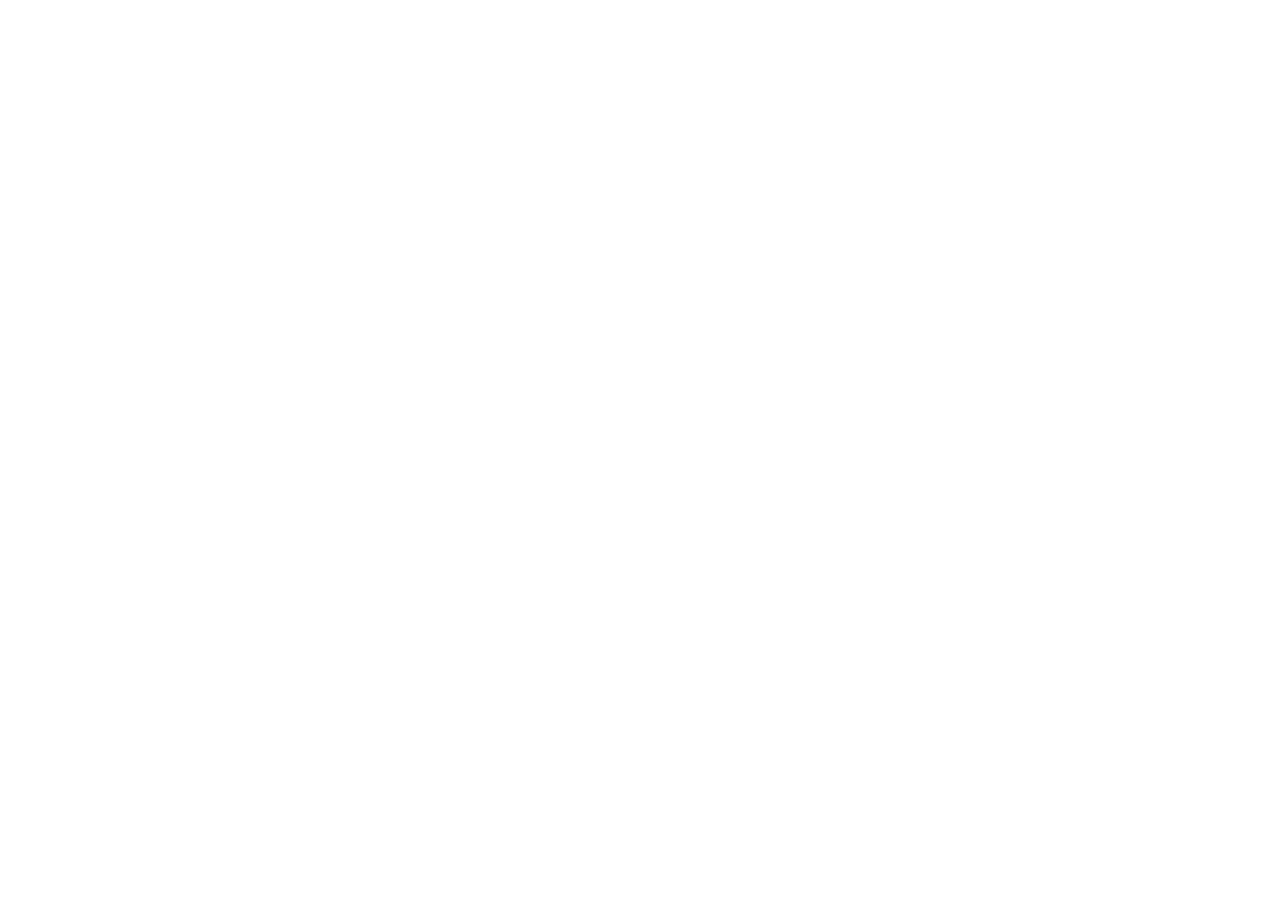
==== reservia.html @ d539e44e "Fin squelette html" ====
<!DOCTYPE html>
<html lang="en">

<head>
    <meta charset="UTF-8">
    <meta http-equiv="X-UA-Compatible" content="IE=edge">
    <meta name="viewport" content="width=device-width, initial-scale=1.0">
    <link rel="stylesheet" href="reservia.css" />
    <title>Document</title>
</head>

<body>
    <div class="container">
        <header>
            <nav>

            </nav>
            <div class="search">

            </div>
        </header>
        <main>
            <div class="tous-les-hotels">
                <div class="hebergement-a-marseille">

                </div>
                <div class="les-plus-populaires">
                    
                </div>
            </div>
            <div class="activite">

            </div>
        </main>

    </div>
    <footer>

    </footer>
</body>

</html>
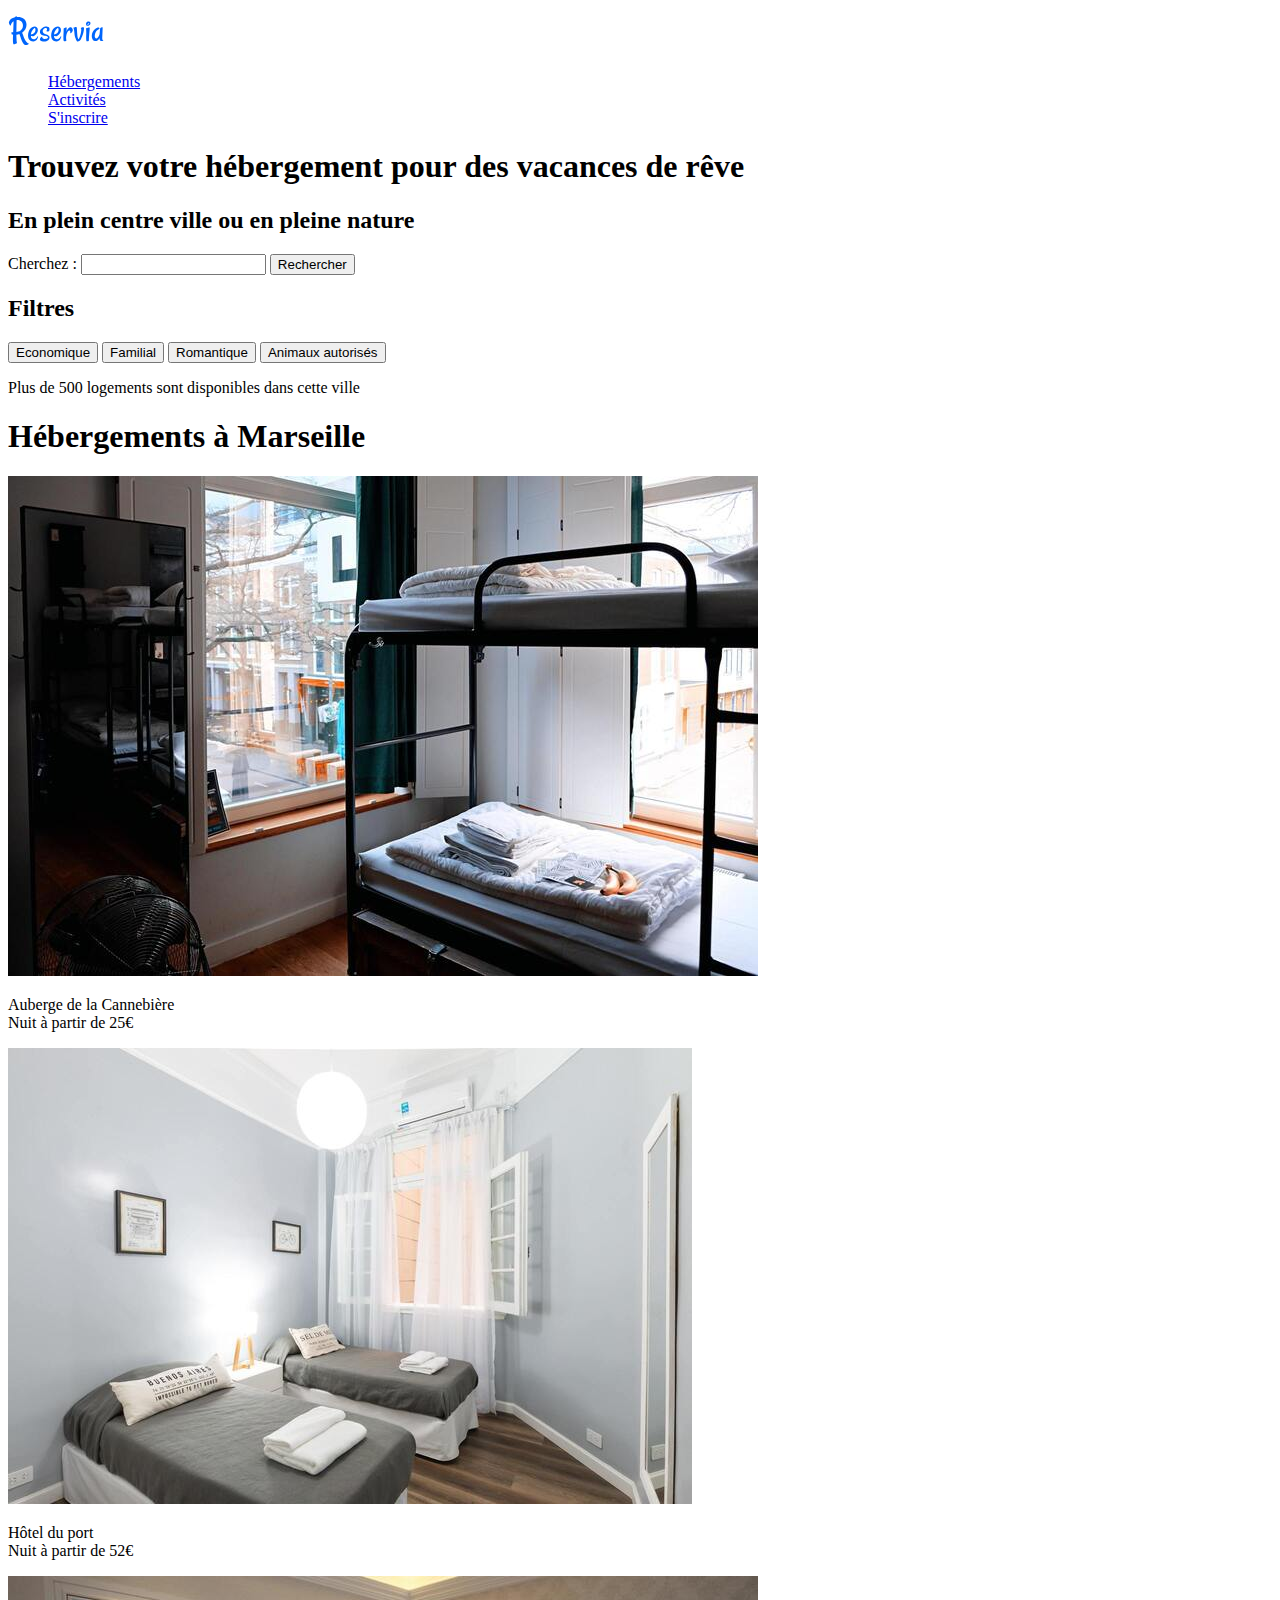
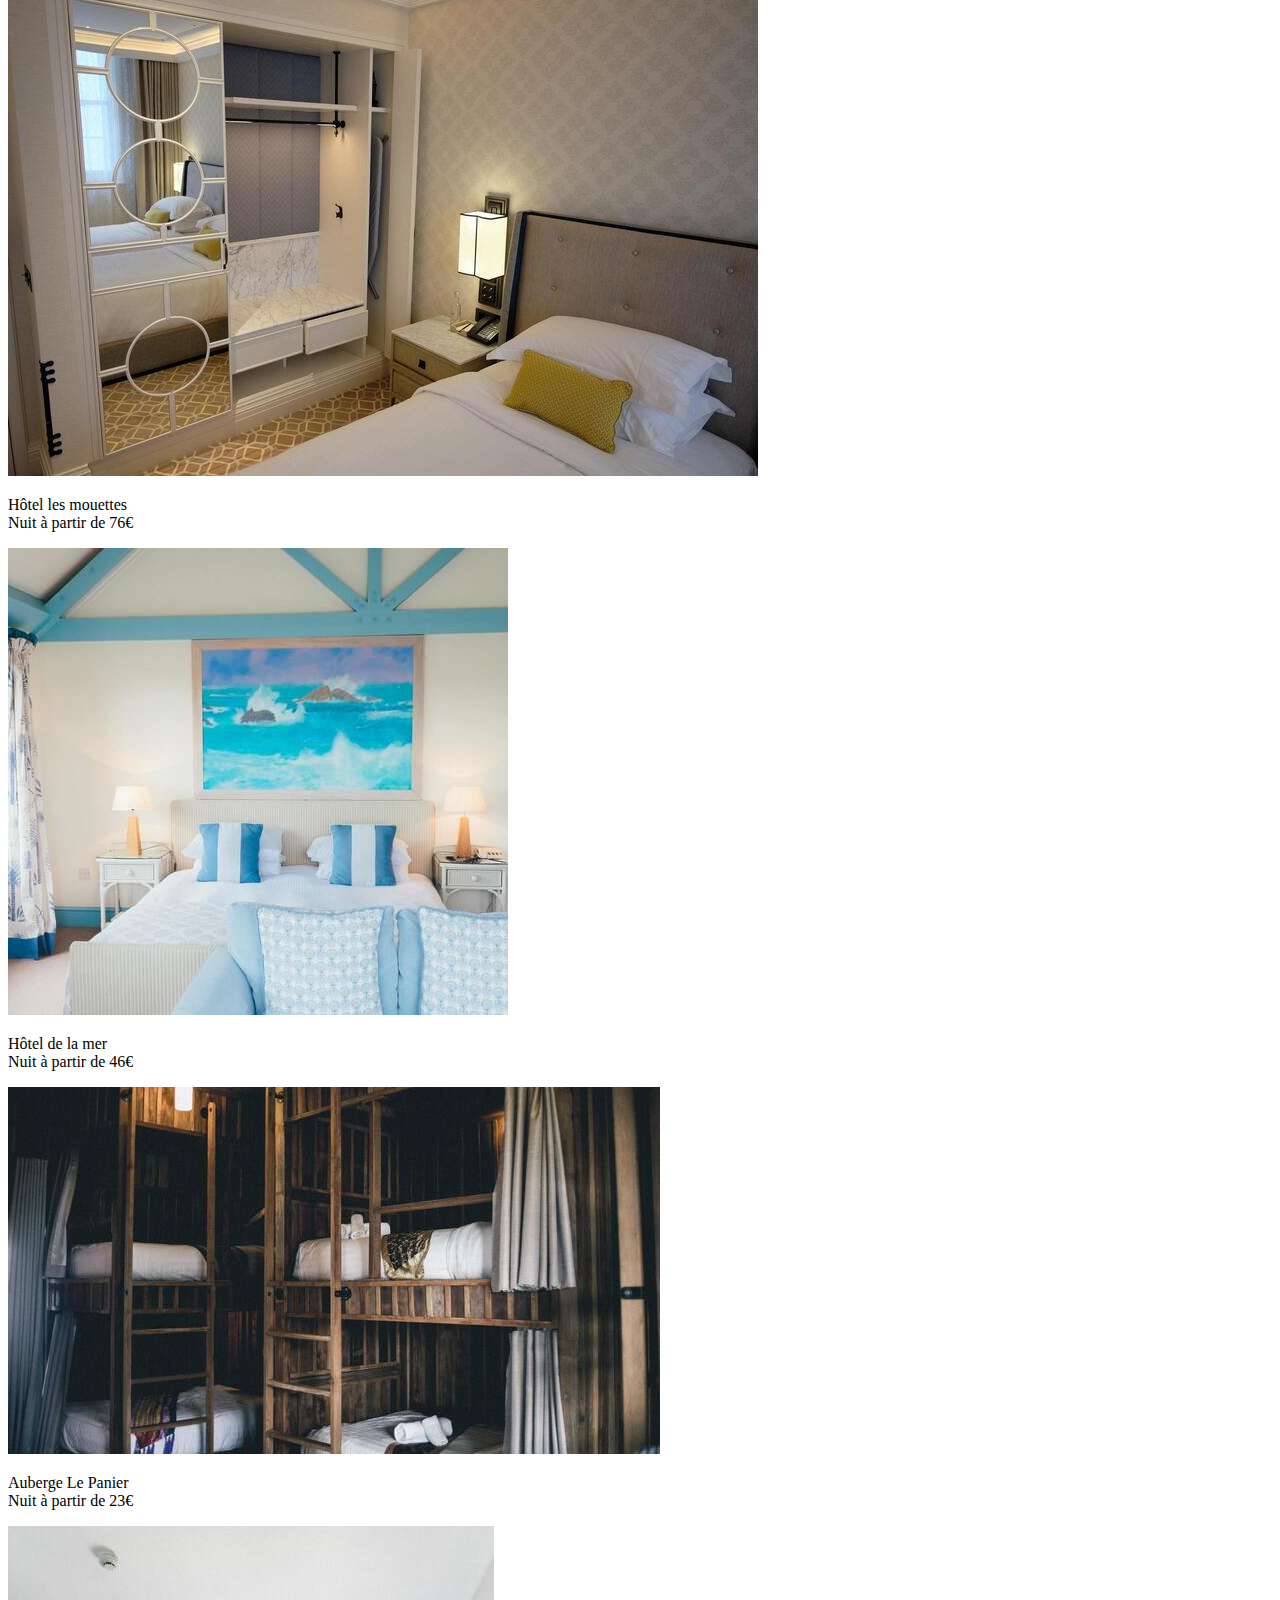
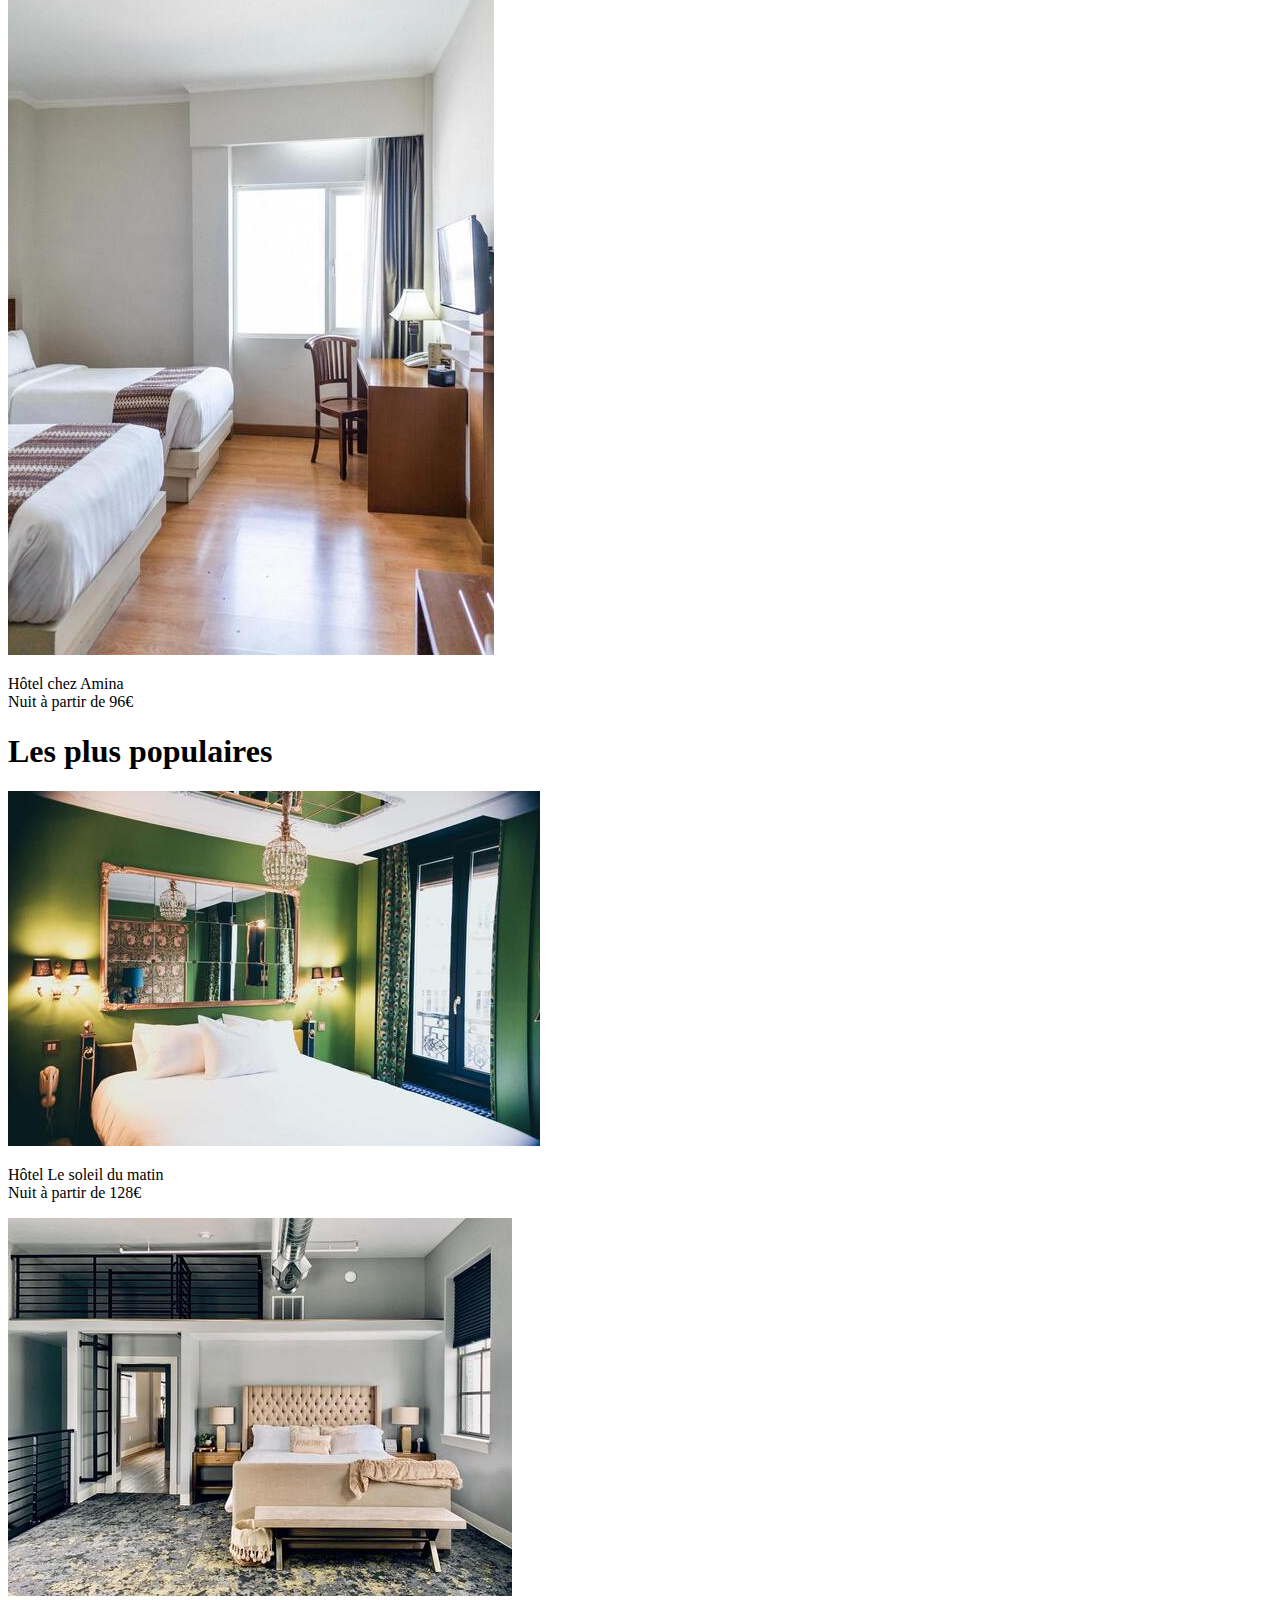
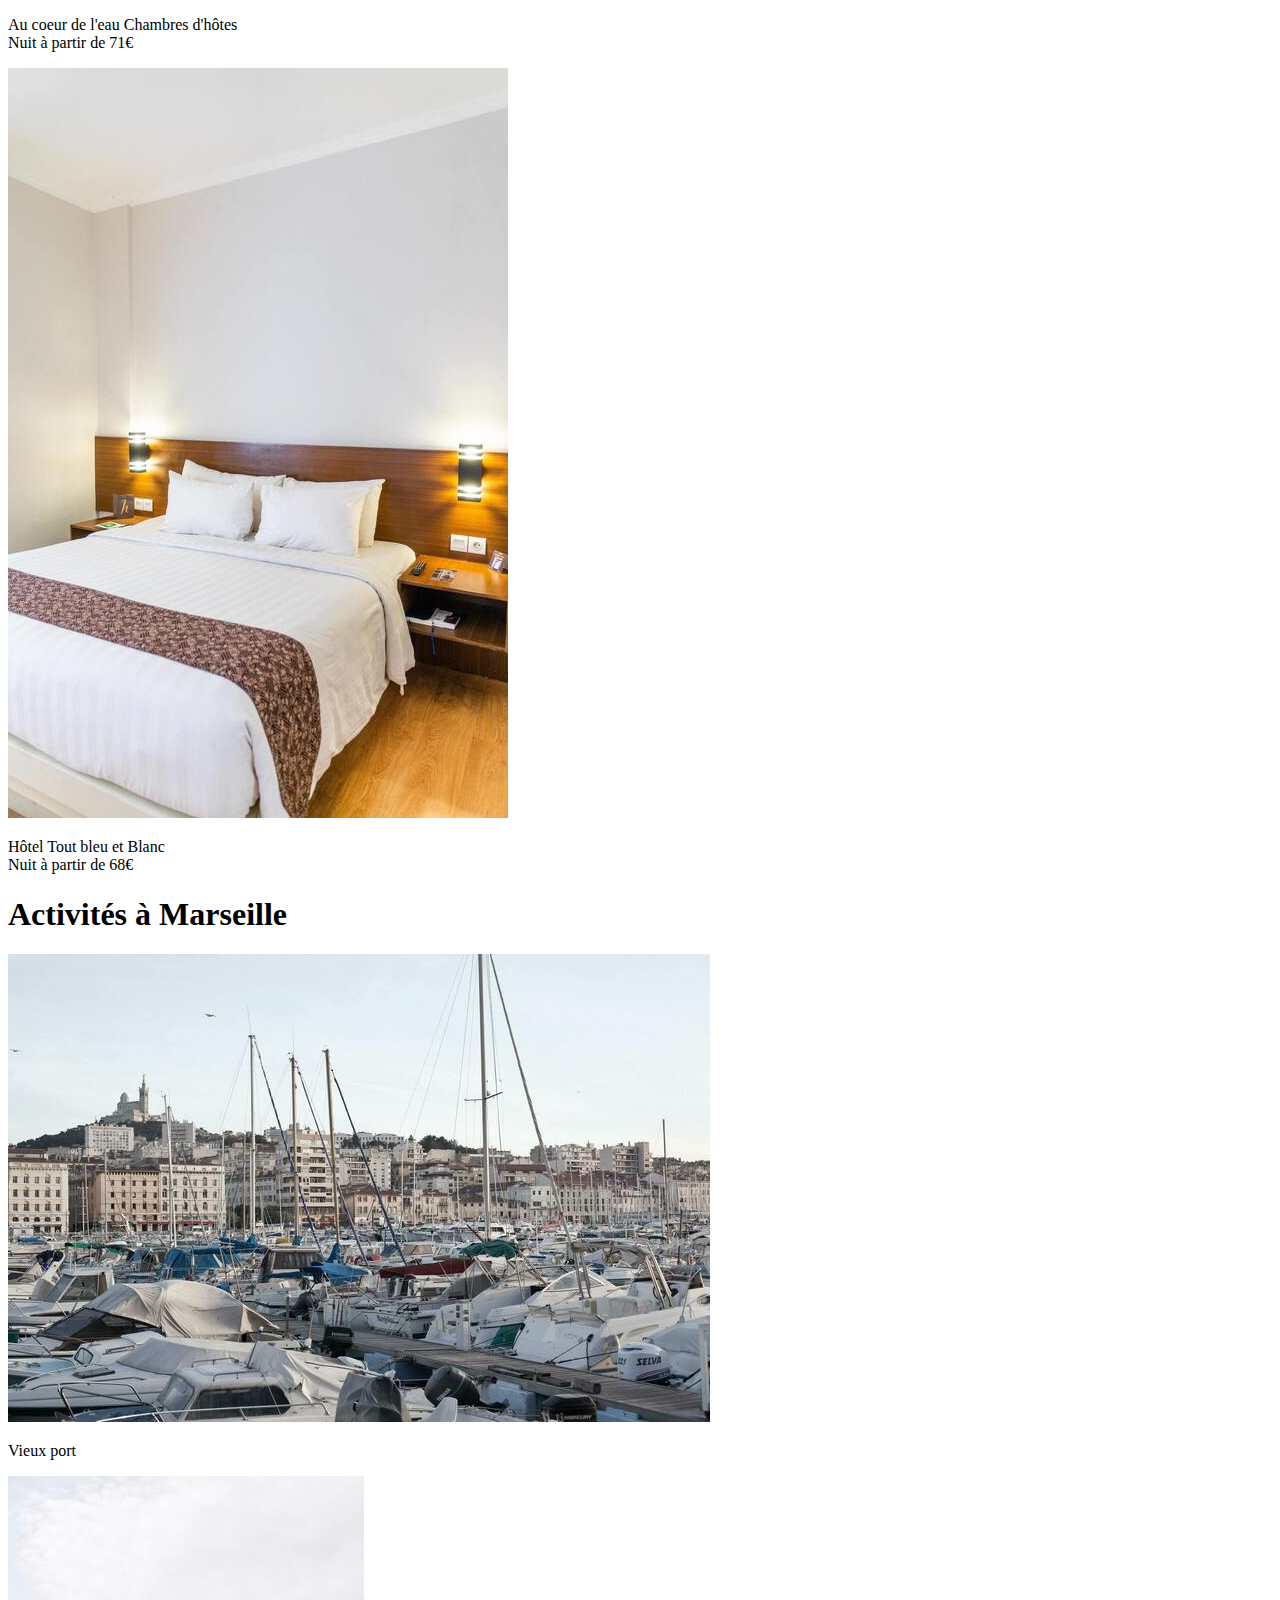
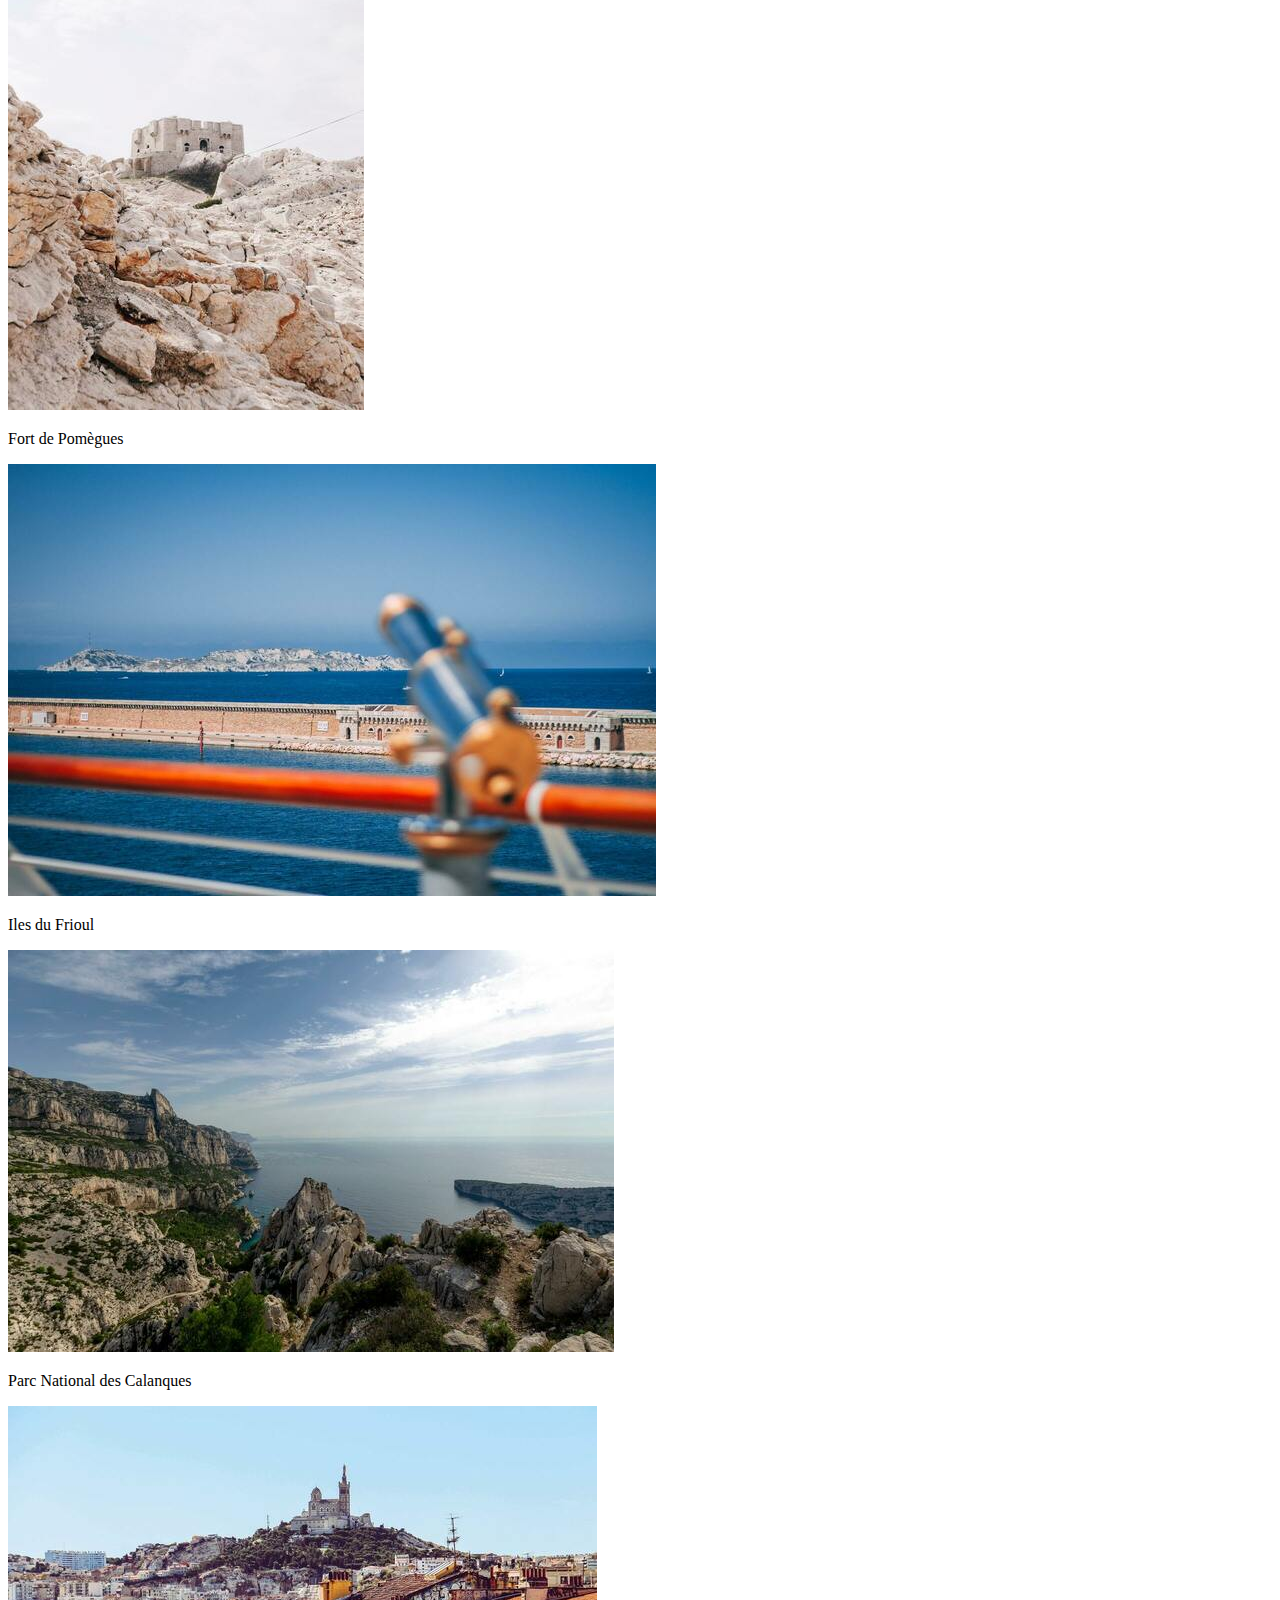
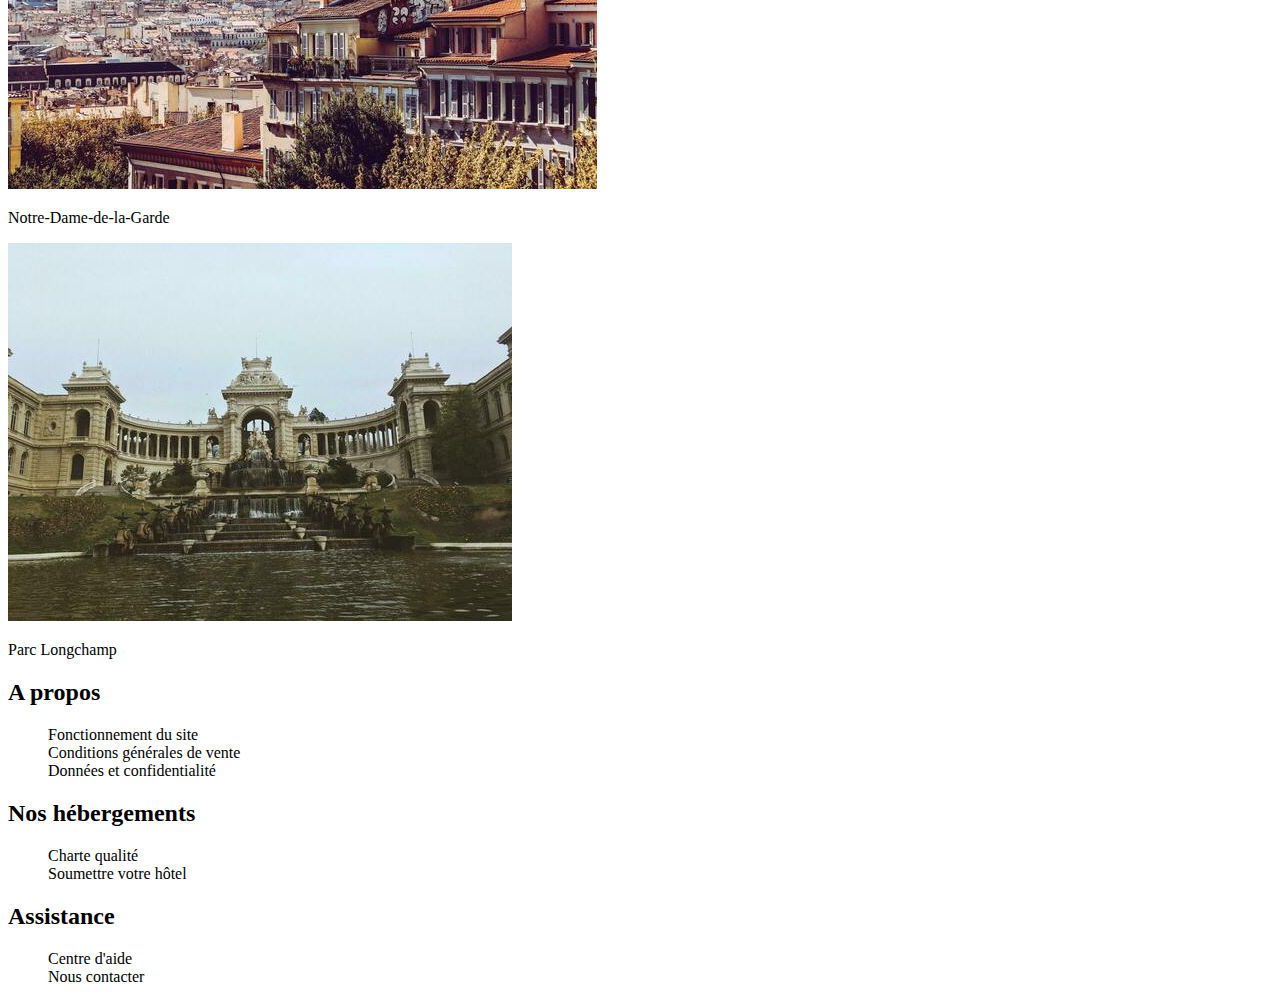
==== commit 8972d4ab: "Html presque fini" ====
--- a/reservia.html
+++ b/reservia.html
@@ -6,37 +6,126 @@
     <meta http-equiv="X-UA-Compatible" content="IE=edge">
     <meta name="viewport" content="width=device-width, initial-scale=1.0">
     <link rel="stylesheet" href="reservia.css" />
-    <title>Document</title>
+    <title>Reservia, des hébergements sur mesure !</title>
+    <!-- Des vacances de rêves, uniques, exceptionnelles-->
 </head>
 
 <body>
     <div class="container">
         <header>
             <nav>
-
+                <div id="logo">
+                    <img src="images/logo/Reservia.svg" alt="Logo du site Reservia" />
+                </div>
+                <ul>
+                    <li><a class="nav-link" href="#">Hébergements</a></li>
+                    <li><a class="nav-link" href="#">Activités</a></li>
+                    <li><a class="nav-register" href="#">S'inscrire</a></li>
+                </ul>
             </nav>
             <div class="search">
+                <h1>Trouvez votre hébergement pour des vacances de rêve</h1>
+                <h2>En plein centre ville ou en pleine nature</h2>
+            </div>
+            <div class="recherche">
+                <label for="site-search">Cherchez :</label>
+                    <input type="search" id="site-search" name="q" aria-label="rechercher dans le contenu du site">
+            <button>Rechercher</button>
+                    <h2>Filtres</h2>
+                <div class="fitres">
+            <button>Economique</button>
+            <button>Familial</button>
+            <button>Romantique</button>
+            <button>Animaux autorisés</button>
+
+            <p>Plus de 500 logements sont disponibles dans cette ville</p>
+
+                </div>
 
             </div>
         </header>
         <main>
+            <h1>Hébergements à Marseille</h1>
+         
             <div class="tous-les-hotels">
                 <div class="hebergement-a-marseille">
+                <img src="images/hebergements/4_small/marcus-loke-WQJvWU_HZFo-unsplash.jpg" alt="Auberge de la Cannebiere" />
+                <p>Auberge de la Cannebière </br>
+                Nuit à partir de 25€
+                </p>
+                <img src="images/hebergements/4_small/fred-kleber-gTbaxaVLvsg-unsplash.jpg" alt="Hôtel du port" />
+                <p>Hôtel du port </br>
+                Nuit à partir de 52€</p>
+                <img src="images/hebergements/4_small/reisetopia-B8WIgxA_PFU-unsplash.jpg" alt="Hôtel les mouettes" />
+                <p>Hôtel les mouettes <br>
+                Nuit à partir de 76€</p>
+                <img src="images/hebergements/4_small/annie-spratt-Eg1qcIitAuA-unsplash.jpg" alt="Hôtel de la mer" />
+                <p>Hôtel de la mer <br>
+                Nuit à partir de 46€</p>
+                <img src="images/hebergements/4_small/nicate-lee-kT-ZyaiwBe0-unsplash.jpg" alt="Auberge Le Panier" />
+                <p>Auberge Le Panier <br>
+                Nuit à partir de 23€</p>
+                <img src="images/hebergements/4_small/febrian-zakaria-M6S1WvfW68A-unsplash.jpg" alt="Hôtel chez Amina" />
+                <p>Hôtel chez Amina <br>
+                Nuit à partir de 96€
+                </p>
+                </div>
 
-                </div>
+            <h1>Les plus populaires</h1>
                 <div class="les-plus-populaires">
+                    <img src="images/hebergements/4_small/emile-guillemot-Bj_rcSC5XfE-unsplash.jpg" alt="Hôtel Le soleil du matin" />
+                    <p>Hôtel Le soleil du matin <br>
+                    Nuit à partir de 128€
+                    </p>
+                    <img src="images/hebergements/4_small/aw-creative-VGs8z60yT2c-unsplash.jpg" alt="Au coeur de l'eau Chambres d'hôtes" />
+                    <p>Au coeur de l'eau Chambres d'hôtes <br>
+                    Nuit à partir de 71€</p>
+                    <img src="images/hebergements/4_small/febrian-zakaria-sjvU0THccQA-unsplash.jpg" alt="Hôtel Tout bleu et Blanc" />
+                    <p>Hôtel Tout bleu et Blanc <br>
+                    Nuit à partir de 68€
+                    </p>
                     
                 </div>
-            </div>
+            <h1>Activités à Marseille</h1>
             <div class="activite">
-
+            <img src="images/activites/4_small/reno-laithienne-QUgJhdY5Fyk-unsplash.jpg" alt="Vieux port" />
+            <p>Vieux port</p>
+            <img src="images/activites/4_small/paul-hermann-QFTrLdQIRhI-unsplash.jpg" alt="Fort de Pomègues" />
+            <p>Fort de Pomègues</p>
+            <img src="images/activites/4_small/kevin-hikari-rV_Qd1l-VXg-unsplash.jpg" alt="Iles du Frioul" />
+            <p>Iles du Frioul</p>
+            <img src="images/activites/4_small/kilyan-sockalingum-NR8-cBCN3aI-unsplash.jpg" alt="Parc National des Calanques" />
+            <p>Parc National des Calanques</p>
+            <img src="images/activites/4_small/florian-wehde-xW9e8gdotxI-unsplash.jpg" alt="Notre-Dame-de-la-Garde" />
+            <p>Notre-Dame-de-la-Garde</p>
+            <img src="images/activites/4_small/lena-paulin-wH2-EJoDcV0-unsplash.jpg" alt="Parc Longchamp" />
+            <p>Parc Longchamp</p>
             </div>
         </main>
+        
+
+        </div>
 
     </div>
     <footer>
-
+            <h2>A propos</h2>
+            <ul>
+                <li>Fonctionnement du site</li>
+                <li>Conditions générales de vente</li>
+                <li>Données et confidentialité</li>
+            </ul>
+            <h2>Nos hébergements</h2>
+            <ul>
+                <li>Charte qualité</li>
+                <li>Soumettre votre hôtel</li>
+            </ul>
+            <h2>Assistance</h2>
+            <ul>
+                <li>Centre d'aide</li>
+                <li>Nous contacter</li>
+            </ul>
     </footer>
+    
 </body>
 
 </html>--- a/reservia.css
+++ b/reservia.css
@@ -0,0 +1,3 @@
+ul {
+    list-style-type : none;
+  }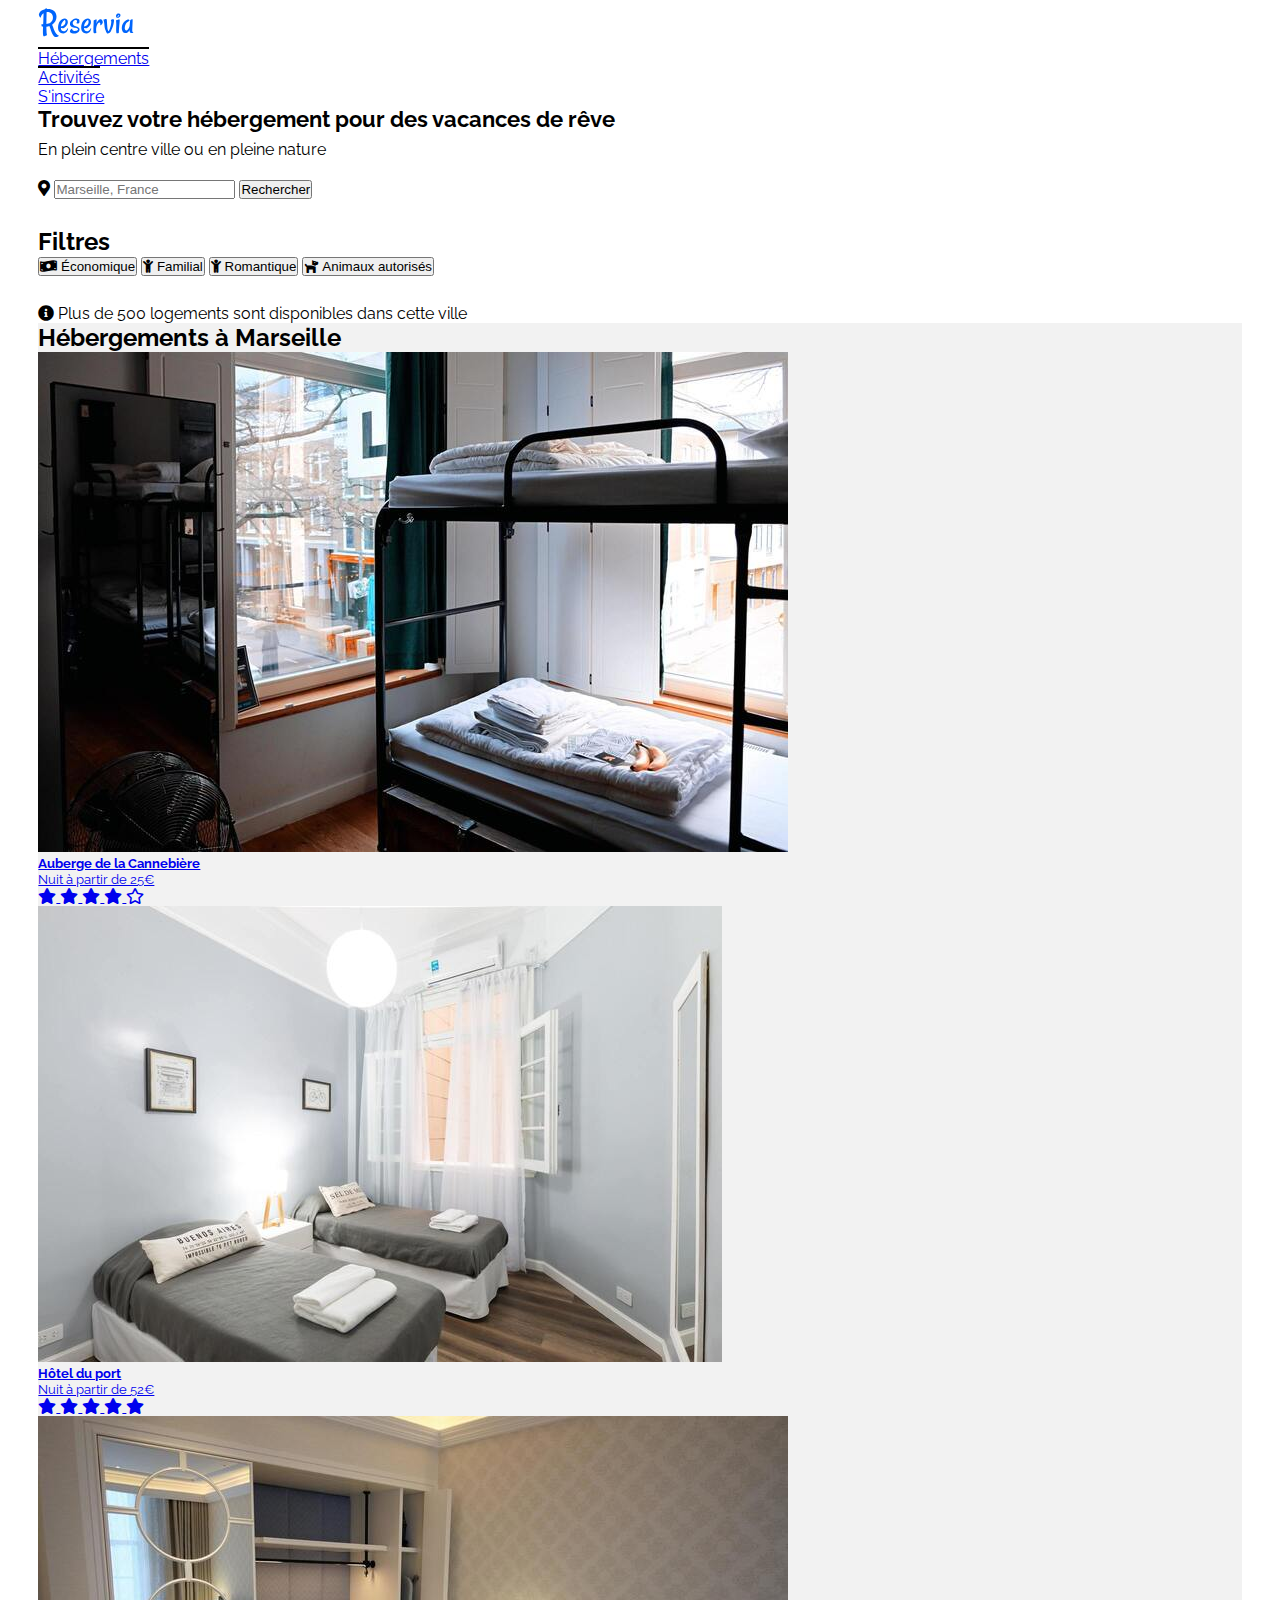
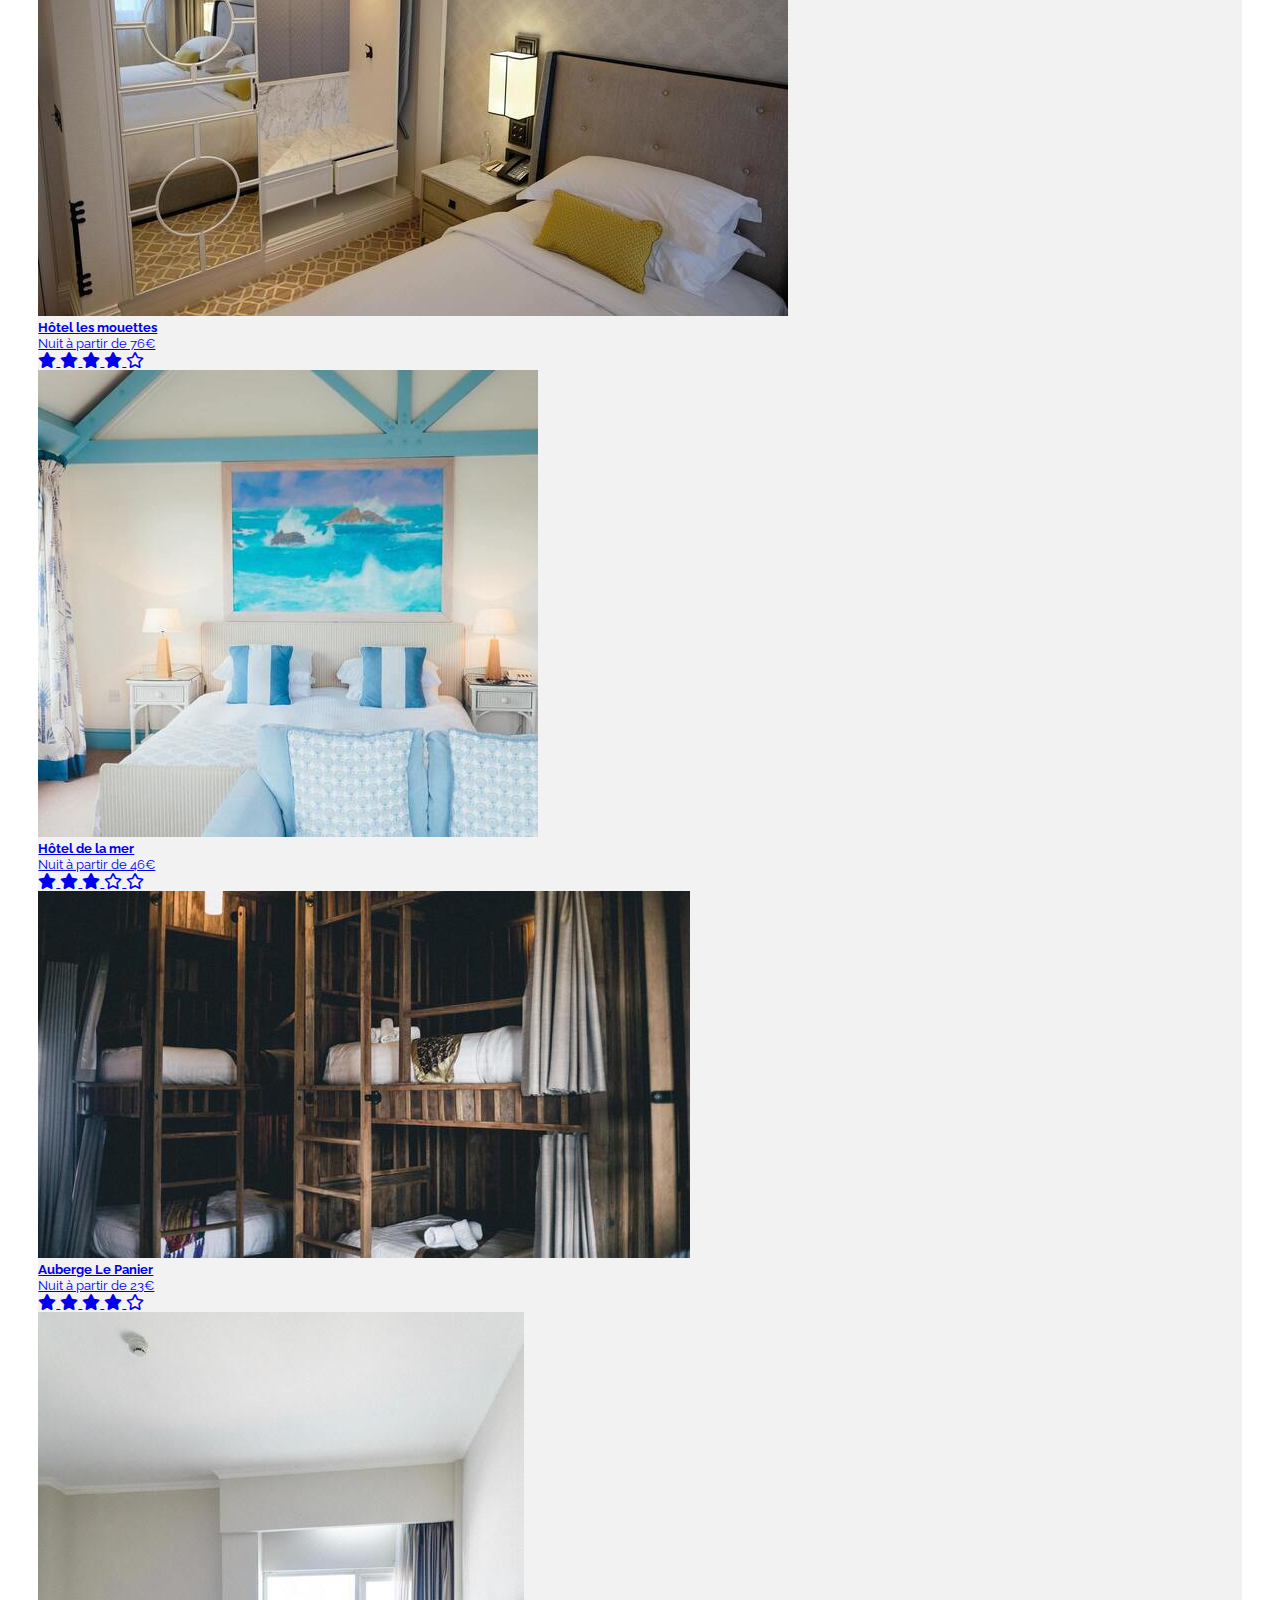
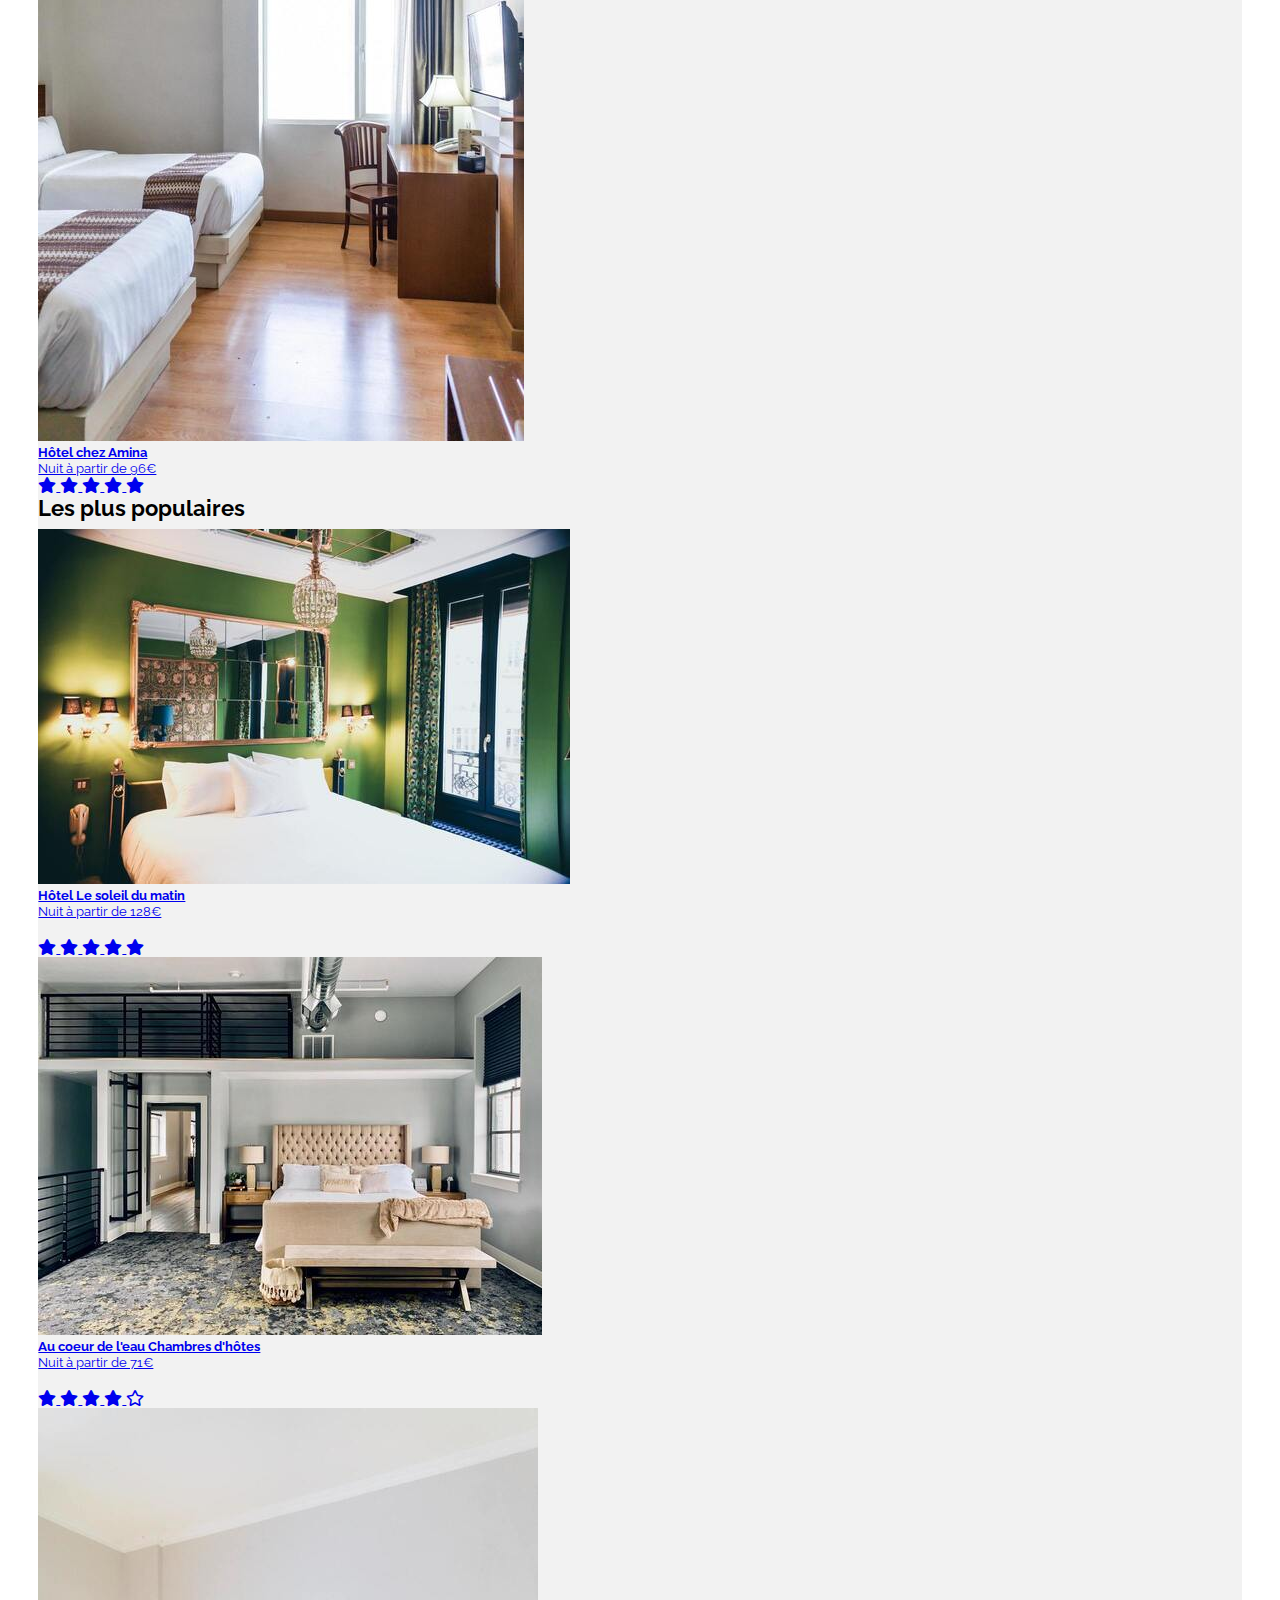
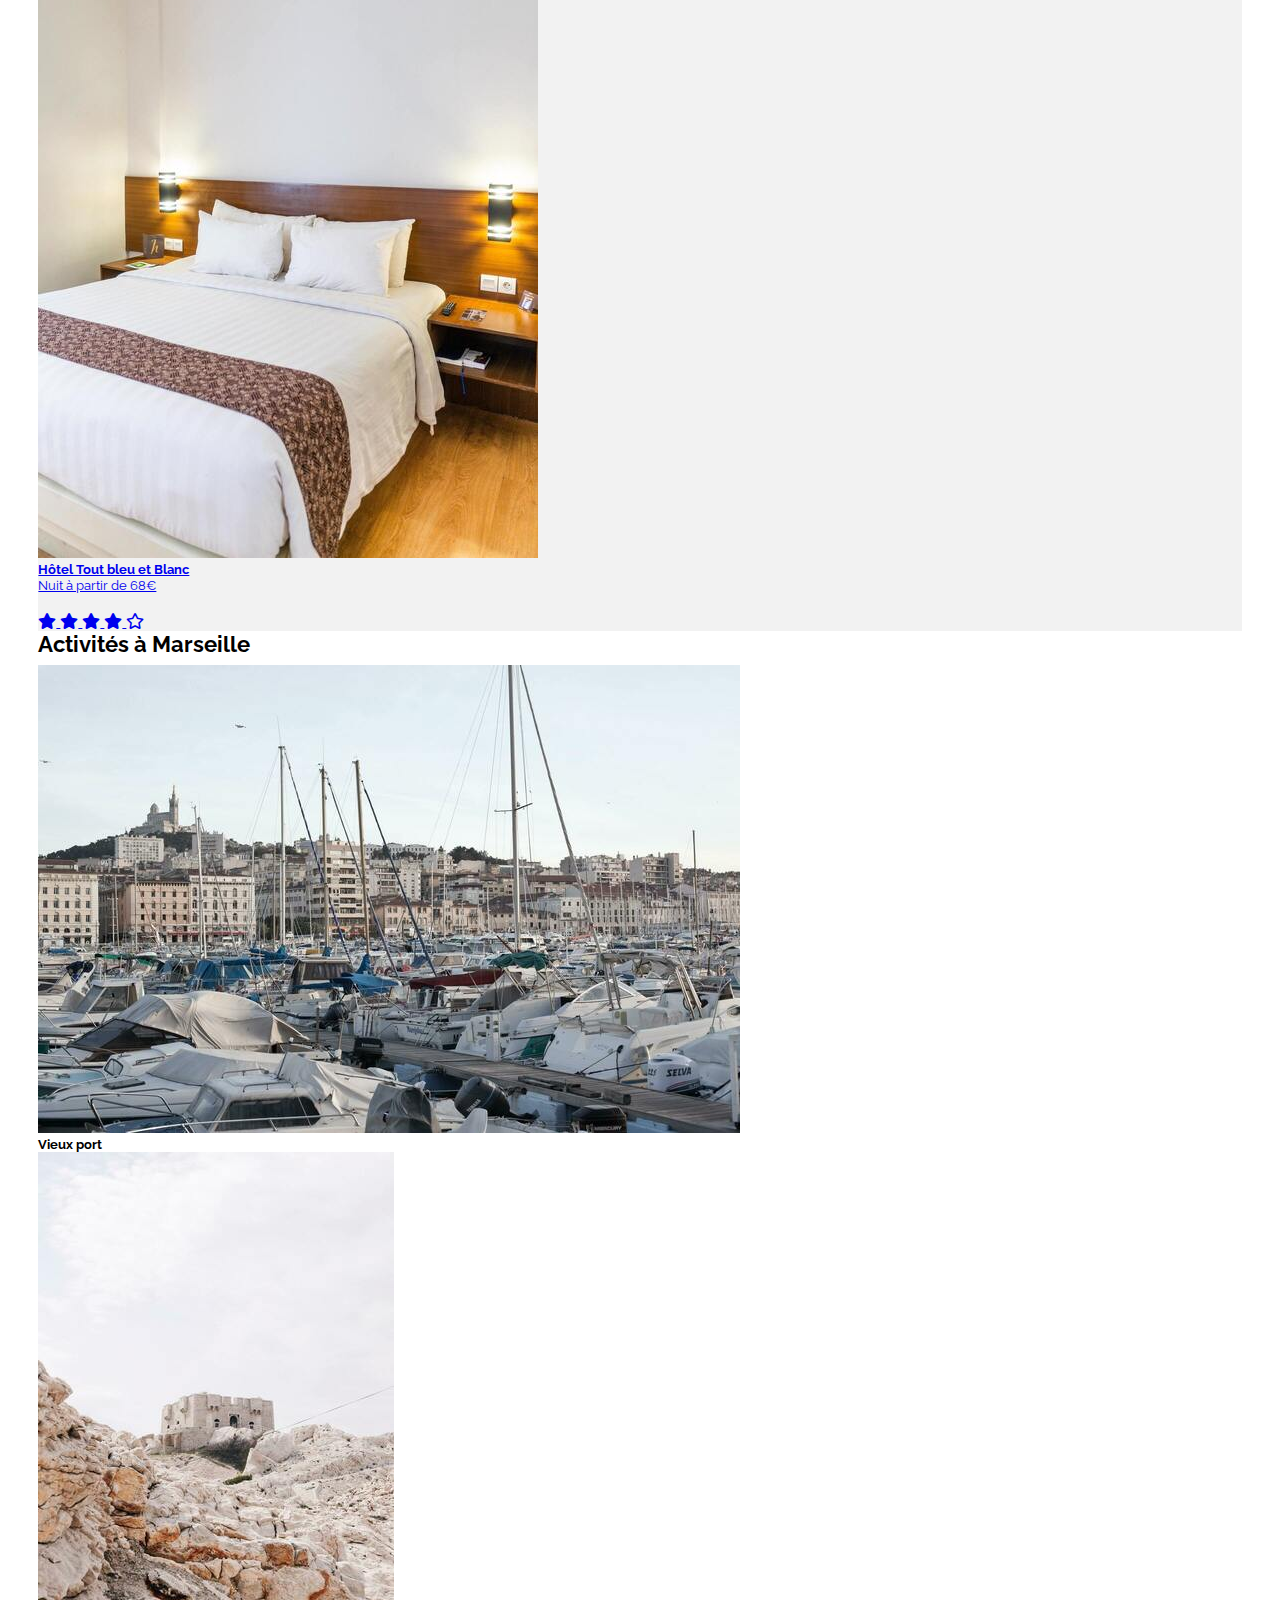
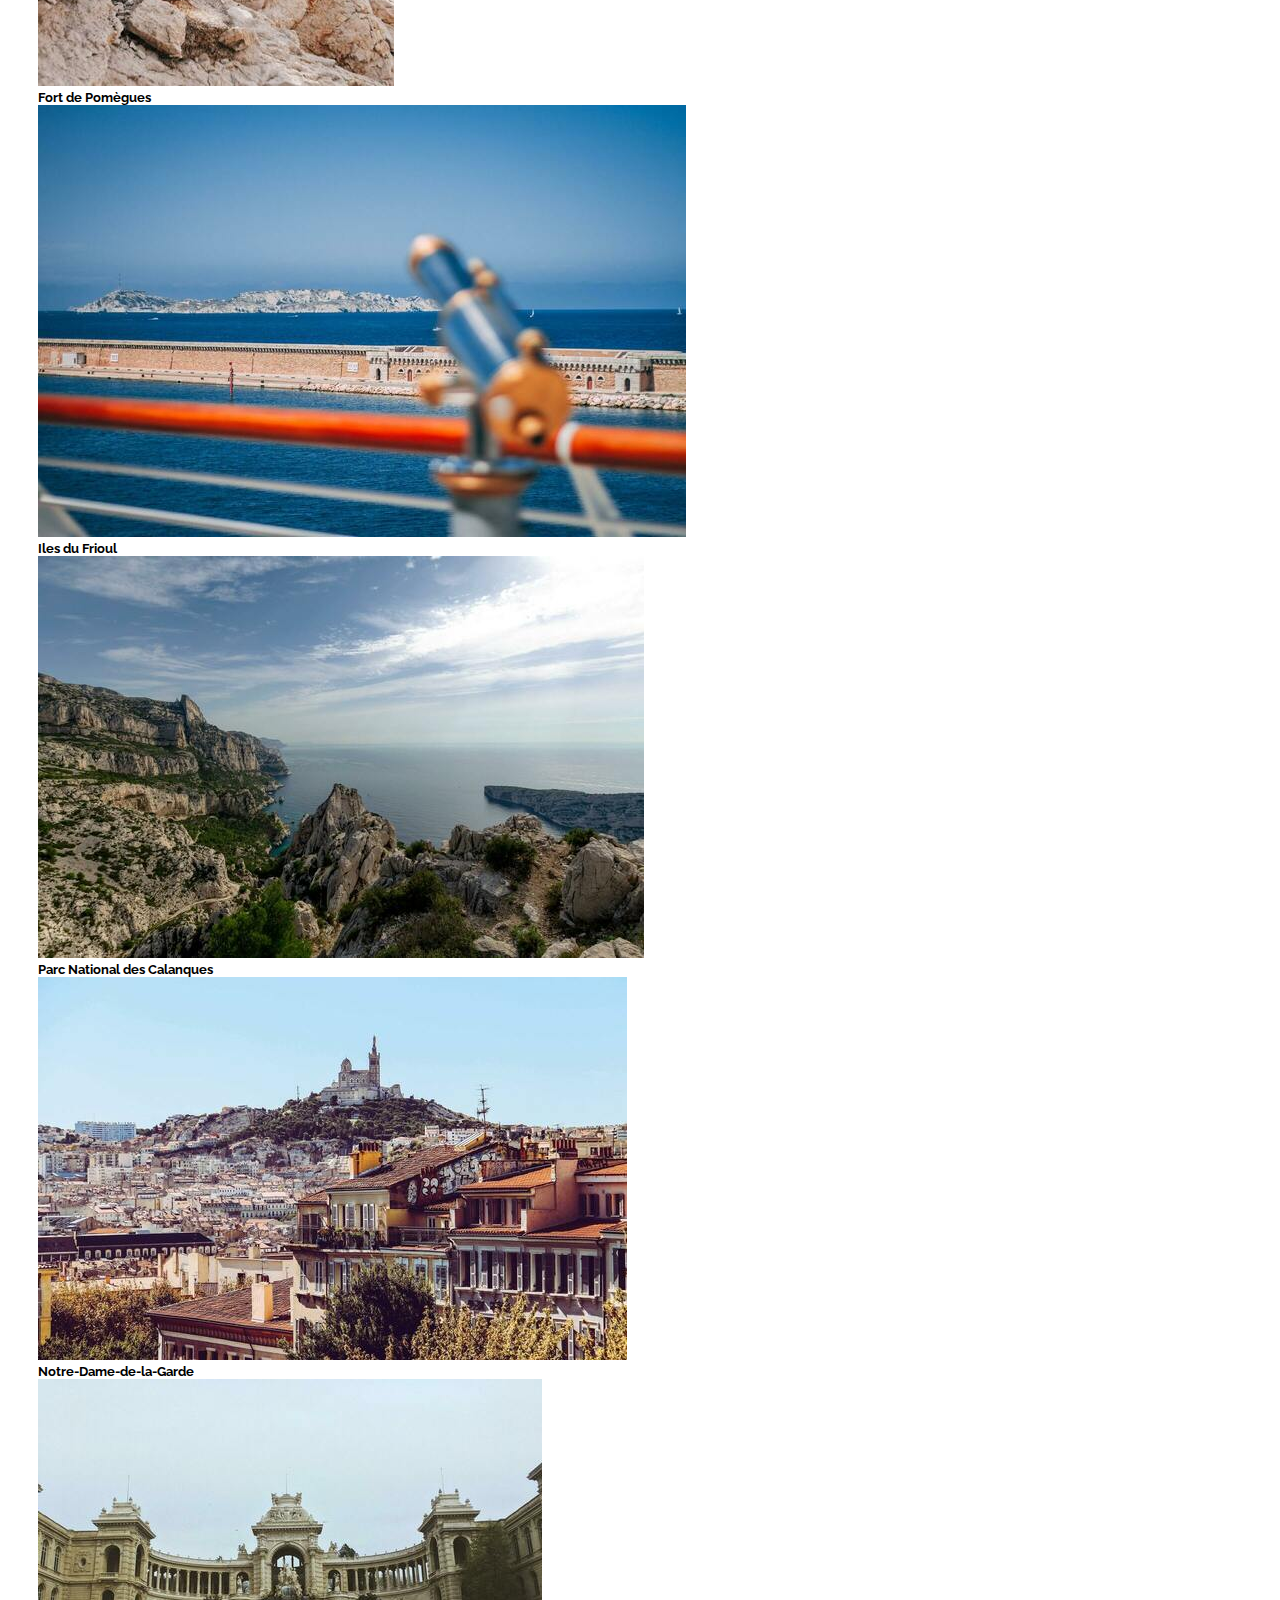
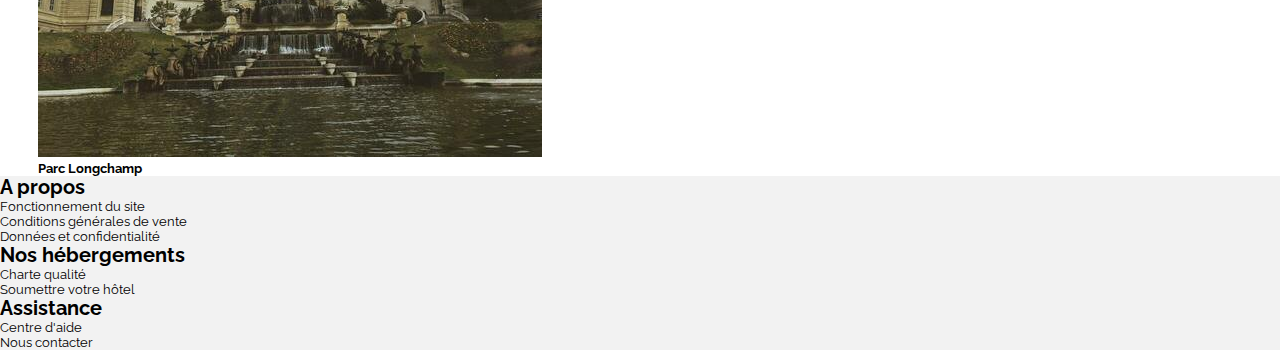
==== commit cc49b8f2: "avancement html" ====
--- a/reservia.html
+++ b/reservia.html
@@ -6,6 +6,8 @@
     <meta http-equiv="X-UA-Compatible" content="IE=edge">
     <meta name="viewport" content="width=device-width, initial-scale=1.0">
     <link rel="stylesheet" href="reservia.css" />
+    <link rel="stylesheet" href="https://cdnjs.cloudflare.com/ajax/libs/font-awesome/5.15.3/css/all.min.css">
+    <link rel="stylesheet" href="https://fonts.googleapis.com/css2?family=Raleway:wght@400;700&display=swap">
     <title>Reservia, des hébergements sur mesure !</title>
     <!-- Des vacances de rêves, uniques, exceptionnelles-->
 </head>
@@ -23,109 +25,216 @@
                     <li><a class="nav-register" href="#">S'inscrire</a></li>
                 </ul>
             </nav>
-            <div class="search">
+            <div class="recherche">
                 <h1>Trouvez votre hébergement pour des vacances de rêve</h1>
-                <h2>En plein centre ville ou en pleine nature</h2>
+                <p class="pleincentre">En plein centre ville ou en pleine nature</p>
+                <form action="#" class="recherche-form">
+                    <i class="fas fa-map-marker-alt"></i>
+                    <input type="search" id="recherche-input" placeholder="Marseille, France">
+                    <button type="submit">Rechercher</button>
+                </form>
+
+
+                <div class="filtres">
+                    <h2>Filtres</h2>
+                    <button type="button">
+                        <i class="fas fa-money-bill-wave"></i>
+                        <span>&Eacute;conomique</span>
+                    </button>
+                    <button type="button">
+                        <i class="fas fa-child"></i>
+                        <span>Familial</span>
+                    </button>
+                    <button type="button">
+                        <i class="fas fa-child"></i>
+                        <span>Romantique</span>
+                    </button>
+                    <button type="button">
+                        <i class="fas fa-dog"></i>
+                        <span>Animaux autorisés</span>
+                    </button>
+                </div>
+                <div class="info">
+
+                    <!-- mettre icone i-->
+                    <p> <i class="fas fa-info-circle"></i>
+                        Plus de 500 logements sont disponibles dans cette ville</p>
+                </div>
+
+
             </div>
-            <div class="recherche">
-                <label for="site-search">Cherchez :</label>
-                    <input type="search" id="site-search" name="q" aria-label="rechercher dans le contenu du site">
-            <button>Rechercher</button>
-                    <h2>Filtres</h2>
-                <div class="fitres">
-            <button>Economique</button>
-            <button>Familial</button>
-            <button>Romantique</button>
-            <button>Animaux autorisés</button>
-
-            <p>Plus de 500 logements sont disponibles dans cette ville</p>
-
-                </div>
-
-            </div>
+
+
         </header>
+
         <main>
-            <h1>Hébergements à Marseille</h1>
-         
             <div class="tous-les-hotels">
                 <div class="hebergement-a-marseille">
-                <img src="images/hebergements/4_small/marcus-loke-WQJvWU_HZFo-unsplash.jpg" alt="Auberge de la Cannebiere" />
-                <p>Auberge de la Cannebière </br>
-                Nuit à partir de 25€
-                </p>
-                <img src="images/hebergements/4_small/fred-kleber-gTbaxaVLvsg-unsplash.jpg" alt="Hôtel du port" />
-                <p>Hôtel du port </br>
-                Nuit à partir de 52€</p>
-                <img src="images/hebergements/4_small/reisetopia-B8WIgxA_PFU-unsplash.jpg" alt="Hôtel les mouettes" />
-                <p>Hôtel les mouettes <br>
-                Nuit à partir de 76€</p>
-                <img src="images/hebergements/4_small/annie-spratt-Eg1qcIitAuA-unsplash.jpg" alt="Hôtel de la mer" />
-                <p>Hôtel de la mer <br>
-                Nuit à partir de 46€</p>
-                <img src="images/hebergements/4_small/nicate-lee-kT-ZyaiwBe0-unsplash.jpg" alt="Auberge Le Panier" />
-                <p>Auberge Le Panier <br>
-                Nuit à partir de 23€</p>
-                <img src="images/hebergements/4_small/febrian-zakaria-M6S1WvfW68A-unsplash.jpg" alt="Hôtel chez Amina" />
-                <p>Hôtel chez Amina <br>
-                Nuit à partir de 96€
-                </p>
-                </div>
-
-            <h1>Les plus populaires</h1>
+                    <h2>Hébergements à Marseille</h2>
+                    <div class="hebergement-a-marseille-cartes">
+                        <a class="hebergement-a-marseille-carte-item" href="#">
+                            <img src="images/hebergements/4_small/marcus-loke-WQJvWU_HZFo-unsplash.jpg"
+                                alt="Auberge de la Cannebiere" />
+                            <div class="hebergement-a-marseille-contenu">
+                                <h3>Auberge de la Cannebière</h3>
+                                <p class="nuit"> Nuit à partir de 25€</p>
+                                <div class="star">
+                                    <i class="fas fa-star"></i>
+                                    <i class="fas fa-star"></i>
+                                    <i class="fas fa-star"></i>
+                                    <i class="fas fa-star"></i>
+                                    <i class="far fa-star"></i>
+                                </div>
+                            </div>
+                        </a>
+                        <a class="hotel-du-port" href="#">
+                            <img src="images/hebergements/4_small/fred-kleber-gTbaxaVLvsg-unsplash.jpg"
+                                alt="Hôtel du port" />
+                            <h3>Hôtel du port</h3>
+                            <p class="nuit">Nuit à partir de 52€</p>
+                            <p><i class="fas fa-star"></i>
+                                <i class="fas fa-star"></i>
+                                <i class="fas fa-star"></i>
+                                <i class="fas fa-star"></i>
+                                <i class="fas fa-star"></i>
+                            </p>
+                        </a>
+                        <a class="hotel-les-mouettes" href="#">
+                            <img src="images/hebergements/4_small/reisetopia-B8WIgxA_PFU-unsplash.jpg"
+                                alt="Hôtel les mouettes" />
+                            <h3>Hôtel les mouettes </h3>
+                            <p class="nuit">Nuit à partir de 76€</p>
+                            <p><i class="fas fa-star"></i>
+                                <i class="fas fa-star"></i>
+                                <i class="fas fa-star"></i>
+                                <i class="fas fa-star"></i>
+                                <i class="far fa-star"></i>
+                            </p>
+                        </a>
+                        <a class="hotel-de-la-mer" href="#">
+                            <img src="images/hebergements/4_small/annie-spratt-Eg1qcIitAuA-unsplash.jpg"
+                                alt="Hôtel de la mer" />
+                            <h3>Hôtel de la mer </h3>
+                            <p class="nuit">Nuit à partir de 46€</p>
+                            <p><i class="fas fa-star"></i>
+                                <i class="fas fa-star"></i>
+                                <i class="fas fa-star"></i>
+                                <i class="far fa-star"></i>
+                                <i class="far fa-star"></i>
+                            </p>
+                        </a>
+                        <a class="auberge-le-panier" href="#">
+                            <img src="images/hebergements/4_small/nicate-lee-kT-ZyaiwBe0-unsplash.jpg"
+                                alt="Auberge Le Panier" />
+                            <h3>Auberge Le Panier </h3>
+                            <p class="nuit">Nuit à partir de 23€</p>
+                            <p><i class="fas fa-star"></i>
+                                <i class="fas fa-star"></i>
+                                <i class="fas fa-star"></i>
+                                <i class="fas fa-star"></i>
+                                <i class="far fa-star"></i>
+                            </p>
+                        </a>
+                        <a class="hotel-amina" href="#">
+                            <img src="images/hebergements/4_small/febrian-zakaria-M6S1WvfW68A-unsplash.jpg"
+                                alt="Hôtel chez Amina" />
+                            <h3>Hôtel chez Amina </h3>
+                            <p class="nuit">Nuit à partir de 96€</p>
+                            <p><i class="fas fa-star"></i>
+                                <i class="fas fa-star"></i>
+                                <i class="fas fa-star"></i>
+                                <i class="fas fa-star"></i>
+                                <i class="fas fa-star"></i>
+                            </p>
+                        </a>
+                    </div>
+                </div>
+
                 <div class="les-plus-populaires">
-                    <img src="images/hebergements/4_small/emile-guillemot-Bj_rcSC5XfE-unsplash.jpg" alt="Hôtel Le soleil du matin" />
-                    <p>Hôtel Le soleil du matin <br>
-                    Nuit à partir de 128€
-                    </p>
-                    <img src="images/hebergements/4_small/aw-creative-VGs8z60yT2c-unsplash.jpg" alt="Au coeur de l'eau Chambres d'hôtes" />
-                    <p>Au coeur de l'eau Chambres d'hôtes <br>
-                    Nuit à partir de 71€</p>
-                    <img src="images/hebergements/4_small/febrian-zakaria-sjvU0THccQA-unsplash.jpg" alt="Hôtel Tout bleu et Blanc" />
-                    <p>Hôtel Tout bleu et Blanc <br>
-                    Nuit à partir de 68€
-                    </p>
-                    
-                </div>
-            <h1>Activités à Marseille</h1>
+                    <h1>Les plus populaires</h1>
+                    <a class="le-solei-du matin" href="#">
+                        <img src="images/hebergements/4_small/emile-guillemot-Bj_rcSC5XfE-unsplash.jpg"
+                            alt="Hôtel Le soleil du matin" />
+                        <h3>Hôtel Le soleil du matin</h3>
+                        <p class="nuit">Nuit à partir de 128€
+                        </p> <br>
+                        <p><i class="fas fa-star"></i>
+                            <i class="fas fa-star"></i>
+                            <i class="fas fa-star"></i>
+                            <i class="fas fa-star"></i>
+                            <i class="fas fa-star"></i>
+                        </p>
+                    </a>
+                    <a class="au-coeur-de-l'eau" href="#">
+                        <img src="images/hebergements/4_small/aw-creative-VGs8z60yT2c-unsplash.jpg"
+                            alt="Au coeur de l'eau Chambres d'hôtes" />
+                        <h3>Au coeur de l'eau Chambres d'hôtes</h3>
+                        <p class="nuit">Nuit à partir de 71€</p> <br>
+                        <p><i class="fas fa-star"></i>
+                            <i class="fas fa-star"></i>
+                            <i class="fas fa-star"></i>
+                            <i class="fas fa-star"></i>
+                            <i class="far fa-star"></i>
+                        </p>
+                    </a>
+                    <a class="tout-bleu-et-blanc" href="#">
+                        <img src="images/hebergements/4_small/febrian-zakaria-sjvU0THccQA-unsplash.jpg"
+                            alt="Hôtel Tout bleu et Blanc" />
+                        <h3>Hôtel Tout bleu et Blanc</h3>
+                        <p class="nuit">Nuit à partir de 68€
+                        </p> <br>
+                        <p><i class="fas fa-star"></i>
+                            <i class="fas fa-star"></i>
+                            <i class="fas fa-star"></i>
+                            <i class="fas fa-star"></i>
+                            <i class="far fa-star"></i>
+                        </p>
+                    </a>
+                </div>
+
+            </div>
+
             <div class="activite">
-            <img src="images/activites/4_small/reno-laithienne-QUgJhdY5Fyk-unsplash.jpg" alt="Vieux port" />
-            <p>Vieux port</p>
-            <img src="images/activites/4_small/paul-hermann-QFTrLdQIRhI-unsplash.jpg" alt="Fort de Pomègues" />
-            <p>Fort de Pomègues</p>
-            <img src="images/activites/4_small/kevin-hikari-rV_Qd1l-VXg-unsplash.jpg" alt="Iles du Frioul" />
-            <p>Iles du Frioul</p>
-            <img src="images/activites/4_small/kilyan-sockalingum-NR8-cBCN3aI-unsplash.jpg" alt="Parc National des Calanques" />
-            <p>Parc National des Calanques</p>
-            <img src="images/activites/4_small/florian-wehde-xW9e8gdotxI-unsplash.jpg" alt="Notre-Dame-de-la-Garde" />
-            <p>Notre-Dame-de-la-Garde</p>
-            <img src="images/activites/4_small/lena-paulin-wH2-EJoDcV0-unsplash.jpg" alt="Parc Longchamp" />
-            <p>Parc Longchamp</p>
+                <h1>Activités à Marseille</h1>
+                <img src="images/activites/4_small/reno-laithienne-QUgJhdY5Fyk-unsplash.jpg" alt="Vieux port" />
+                <h3>Vieux port</h3>
+                <img src="images/activites/4_small/paul-hermann-QFTrLdQIRhI-unsplash.jpg" alt="Fort de Pomègues" />
+                <h3>Fort de Pomègues</h3>
+                <img src="images/activites/4_small/kevin-hikari-rV_Qd1l-VXg-unsplash.jpg" alt="Iles du Frioul" />
+                <h3>Iles du Frioul</h3>
+                <img src="images/activites/4_small/kilyan-sockalingum-NR8-cBCN3aI-unsplash.jpg"
+                    alt="Parc National des Calanques" />
+                <h3>Parc National des Calanques</h3>
+                <img src="images/activites/4_small/florian-wehde-xW9e8gdotxI-unsplash.jpg"
+                    alt="Notre-Dame-de-la-Garde" />
+                <h3>Notre-Dame-de-la-Garde</h3>
+                <img src="images/activites/4_small/lena-paulin-wH2-EJoDcV0-unsplash.jpg" alt="Parc Longchamp" />
+                <h3>Parc Longchamp</h3>
             </div>
         </main>
-        
-
-        </div>
+
 
     </div>
+
     <footer>
-            <h2>A propos</h2>
-            <ul>
-                <li>Fonctionnement du site</li>
-                <li>Conditions générales de vente</li>
-                <li>Données et confidentialité</li>
-            </ul>
-            <h2>Nos hébergements</h2>
-            <ul>
-                <li>Charte qualité</li>
-                <li>Soumettre votre hôtel</li>
-            </ul>
-            <h2>Assistance</h2>
-            <ul>
-                <li>Centre d'aide</li>
-                <li>Nous contacter</li>
-            </ul>
+        <h2>A propos</h2>
+        <ul>
+            <li>Fonctionnement du site</li>
+            <li>Conditions générales de vente</li>
+            <li>Données et confidentialité</li>
+        </ul>
+        <h2>Nos hébergements</h2>
+        <ul>
+            <li>Charte qualité</li>
+            <li>Soumettre votre hôtel</li>
+        </ul>
+        <h2>Assistance</h2>
+        <ul>
+            <li>Centre d'aide</li>
+            <li>Nous contacter</li>
+        </ul>
     </footer>
-    
+
 </body>
 
 </html>--- a/reservia.css
+++ b/reservia.css
@@ -1,3 +1,74 @@
+*
+{
+  margin: 0;
+  padding: 0;
+  box-sizing: border-box;
+}
 ul {
     list-style-type : none;
-  }+  }
+
+body
+{
+  font-family: "Raleway";  
+}
+
+h1
+{
+  font-size: 22px ;
+  padding-bottom: 8px;
+}
+
+h3
+{
+  font-size: small;
+}
+
+footer
+{
+  font-size: small;
+  background-color: #F2F2F2;
+}
+
+.container{
+  margin: 0px 3%;
+}
+
+.recherche p{
+  font-size: 16px;
+}
+a.fasfa-star
+{  
+  color: #DEEBFF;
+}
+.pleincentre { 
+  font-size: small;
+  padding-bottom: 20px;
+}
+
+.recherche-form
+{
+  padding-bottom: 28px;
+}
+
+.filtres {
+  padding-bottom: 28px;
+}
+.nav-link
+{
+  border-top: 2px solid black; 
+}
+
+.nav-register {
+  text-align: right ;
+  color: blue;
+}
+
+.tous-les-hotels {
+  background-color: #F2F2F2;
+}
+.nuit
+{ 
+  font-size: smaller;
+}
+
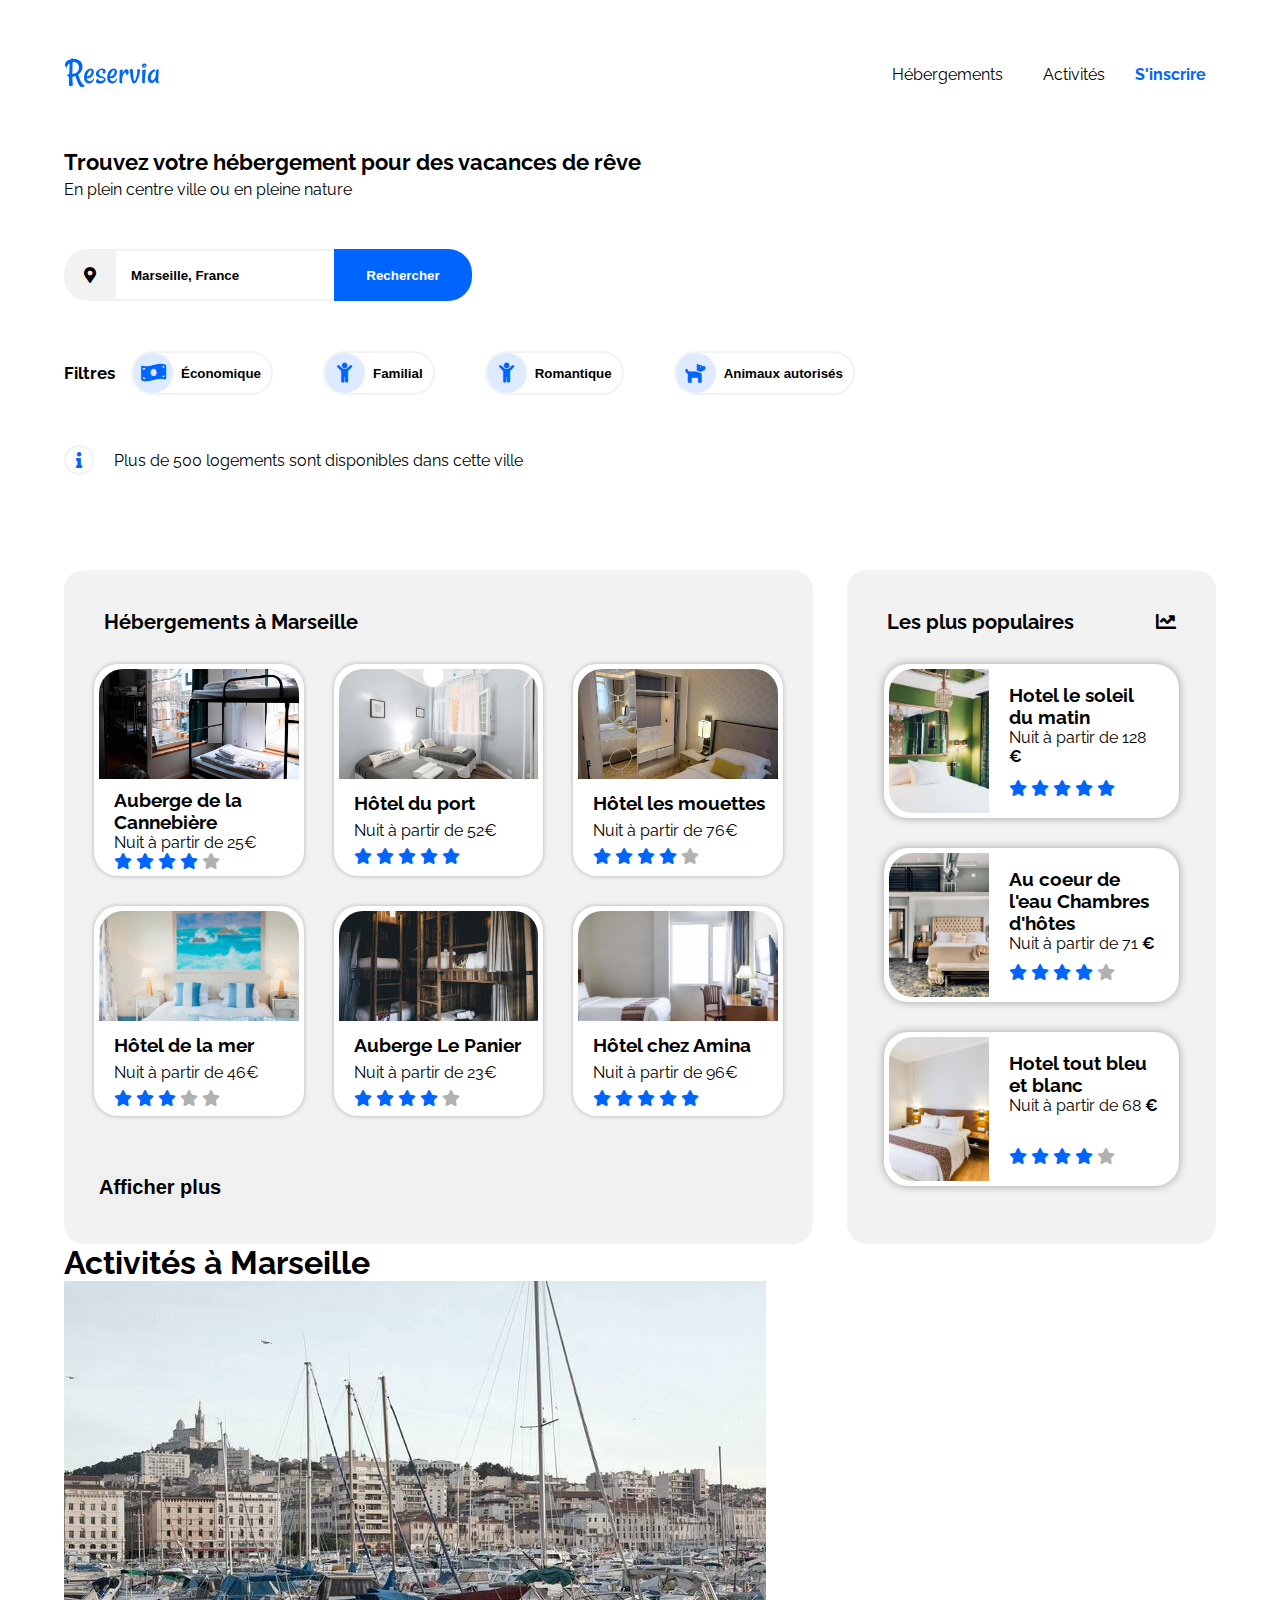
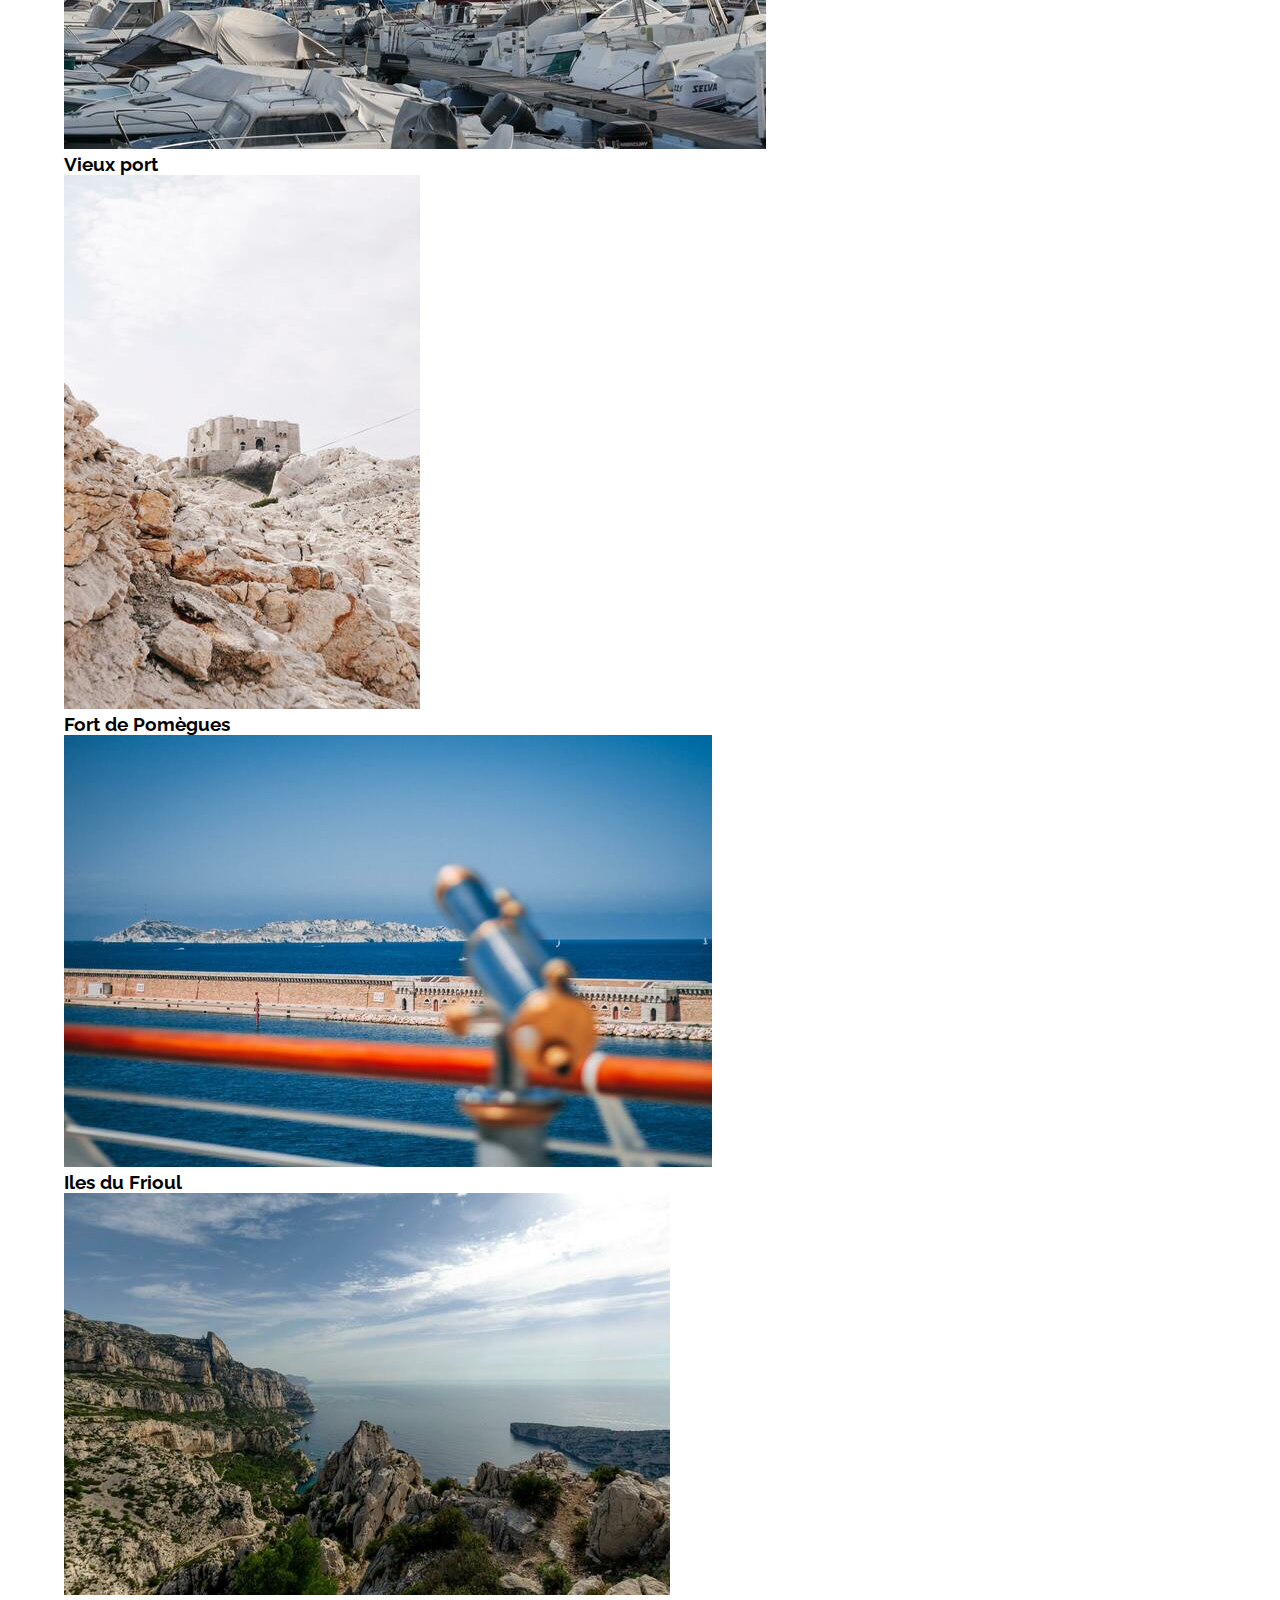
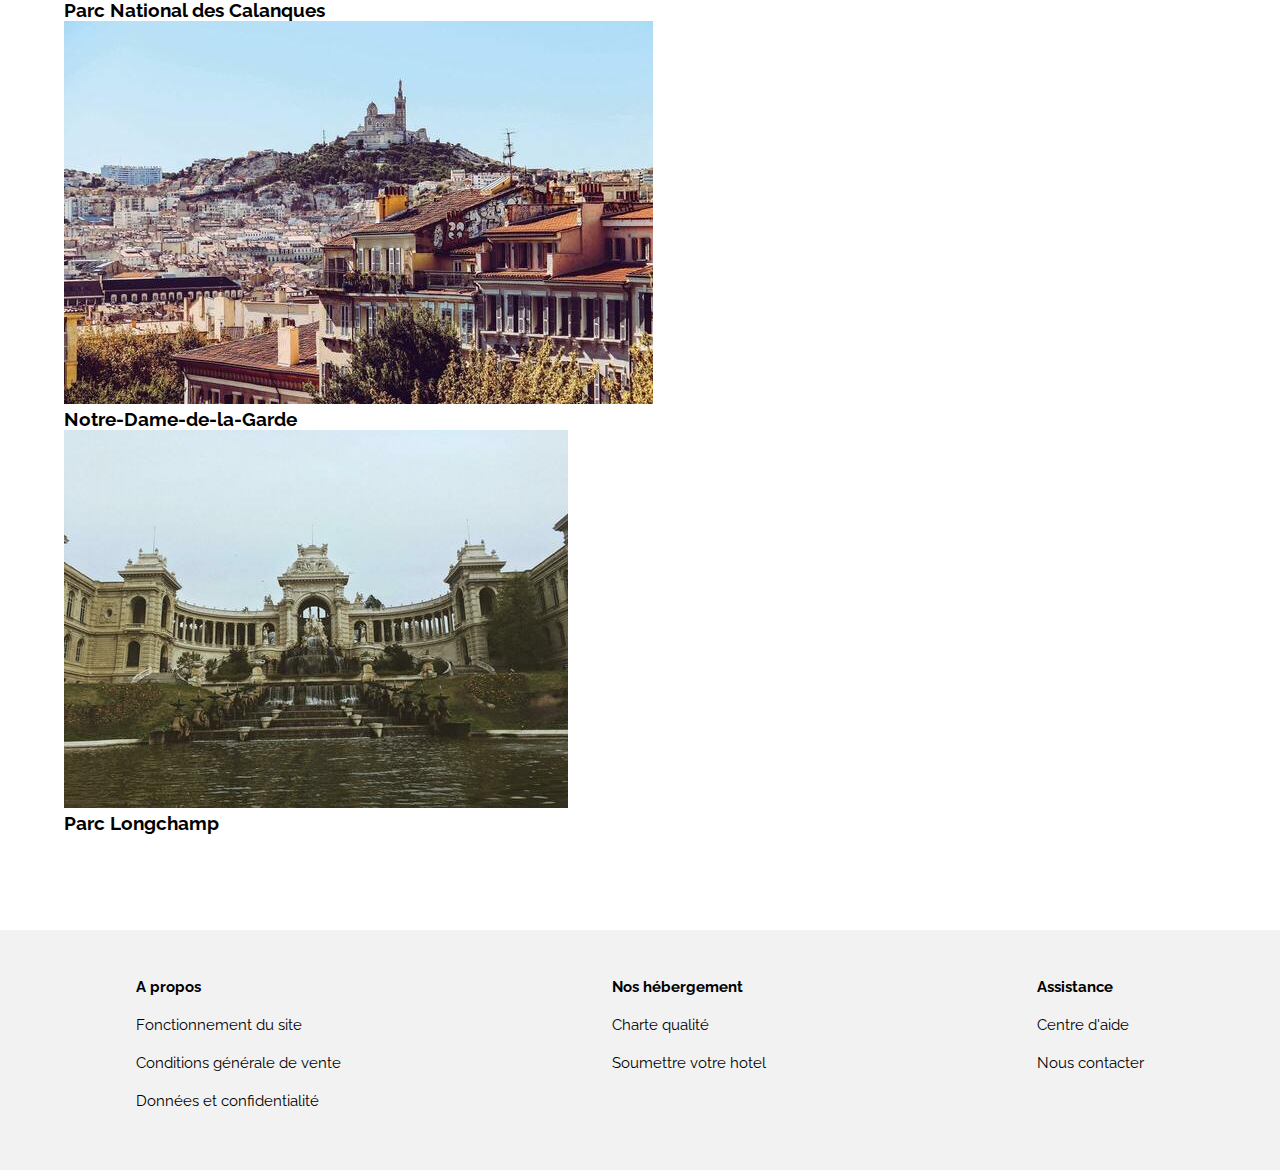
==== commit c8cc1db6: "Avancement css" ====
--- a/reservia.html
+++ b/reservia.html
@@ -2,12 +2,12 @@
 <html lang="en">
 
 <head>
-    <meta charset="UTF-8">
-    <meta http-equiv="X-UA-Compatible" content="IE=edge">
-    <meta name="viewport" content="width=device-width, initial-scale=1.0">
+    <meta charset="UTF-8" />
+    <meta http-equiv="X-UA-Compatible" content="IE=edge" />
+    <meta name="viewport" content="width=device-width, initial-scale=1.0" />
     <link rel="stylesheet" href="reservia.css" />
-    <link rel="stylesheet" href="https://cdnjs.cloudflare.com/ajax/libs/font-awesome/5.15.3/css/all.min.css">
-    <link rel="stylesheet" href="https://fonts.googleapis.com/css2?family=Raleway:wght@400;700&display=swap">
+    <link rel="stylesheet" href="https://cdnjs.cloudflare.com/ajax/libs/font-awesome/5.15.3/css/all.min.css" />
+    <link rel="stylesheet" href="https://fonts.googleapis.com/css2?family=Raleway:wght@400;700&display=swap" />
     <title>Reservia, des hébergements sur mesure !</title>
     <!-- Des vacances de rêves, uniques, exceptionnelles-->
 </head>
@@ -30,11 +30,10 @@
                 <p class="pleincentre">En plein centre ville ou en pleine nature</p>
                 <form action="#" class="recherche-form">
                     <i class="fas fa-map-marker-alt"></i>
-                    <input type="search" id="recherche-input" placeholder="Marseille, France">
+                    <input type="search" id="recherche-input" placeholder="Marseille, France" />
                     <button type="submit">Rechercher</button>
                 </form>
 
-
                 <div class="filtres">
                     <h2>Filtres</h2>
                     <button type="button">
@@ -54,17 +53,12 @@
                         <span>Animaux autorisés</span>
                     </button>
                 </div>
+
                 <div class="info">
-
-                    <!-- mettre icone i-->
-                    <p> <i class="fas fa-info-circle"></i>
-                        Plus de 500 logements sont disponibles dans cette ville</p>
-                </div>
-
-
+                    <i class="fas fa-info"></i>
+                    <p>Plus de 500 logements sont disponibles dans cette ville</p>
+                </div>
             </div>
-
-
         </header>
 
         <main>
@@ -77,121 +71,157 @@
                                 alt="Auberge de la Cannebiere" />
                             <div class="hebergement-a-marseille-contenu">
                                 <h3>Auberge de la Cannebière</h3>
-                                <p class="nuit"> Nuit à partir de 25€</p>
-                                <div class="star">
-                                    <i class="fas fa-star"></i>
-                                    <i class="fas fa-star"></i>
-                                    <i class="fas fa-star"></i>
-                                    <i class="fas fa-star"></i>
-                                    <i class="far fa-star"></i>
-                                </div>
-                            </div>
-                        </a>
-                        <a class="hotel-du-port" href="#">
+                                <p class="nuit">Nuit à partir de 25€</p>
+                                <div class="star">
+                                    <i class="fas fa-star"></i>
+                                    <i class="fas fa-star"></i>
+                                    <i class="fas fa-star"></i>
+                                    <i class="fas fa-star"></i>
+                                    <i class="fas fa-star star-grey"></i>
+                                </div>
+                            </div>
+                        </a>
+                        <a class="hebergement-a-marseille-carte-item" href="#">
                             <img src="images/hebergements/4_small/fred-kleber-gTbaxaVLvsg-unsplash.jpg"
                                 alt="Hôtel du port" />
-                            <h3>Hôtel du port</h3>
-                            <p class="nuit">Nuit à partir de 52€</p>
-                            <p><i class="fas fa-star"></i>
-                                <i class="fas fa-star"></i>
-                                <i class="fas fa-star"></i>
-                                <i class="fas fa-star"></i>
-                                <i class="fas fa-star"></i>
-                            </p>
-                        </a>
-                        <a class="hotel-les-mouettes" href="#">
+                            <div class="hebergement-a-marseille-contenu">
+                                <h3>Hôtel du port</h3>
+                                <p class="nuit">Nuit à partir de 52€</p>
+                                <div class="star">
+                                    <i class="fas fa-star"></i>
+                                    <i class="fas fa-star"></i>
+                                    <i class="fas fa-star"></i>
+                                    <i class="fas fa-star"></i>
+                                    <i class="fas fa-star"></i>
+                                </div>
+                            </div>
+                        </a>
+                        <a class="hebergement-a-marseille-carte-item" href="#">
                             <img src="images/hebergements/4_small/reisetopia-B8WIgxA_PFU-unsplash.jpg"
                                 alt="Hôtel les mouettes" />
-                            <h3>Hôtel les mouettes </h3>
-                            <p class="nuit">Nuit à partir de 76€</p>
-                            <p><i class="fas fa-star"></i>
-                                <i class="fas fa-star"></i>
-                                <i class="fas fa-star"></i>
-                                <i class="fas fa-star"></i>
-                                <i class="far fa-star"></i>
-                            </p>
-                        </a>
-                        <a class="hotel-de-la-mer" href="#">
+                            <div class="hebergement-a-marseille-contenu">
+                                <h3>Hôtel les mouettes</h3>
+                                <p class="nuit">Nuit à partir de 76€</p>
+                                <div class="star">
+                                    <i class="fas fa-star"></i>
+                                    <i class="fas fa-star"></i>
+                                    <i class="fas fa-star"></i>
+                                    <i class="fas fa-star"></i>
+                                    <i class="fas fa-star star-grey"></i>
+                                </div>
+                            </div>
+                        </a>
+                        <a class="hebergement-a-marseille-carte-item" href="#">
                             <img src="images/hebergements/4_small/annie-spratt-Eg1qcIitAuA-unsplash.jpg"
                                 alt="Hôtel de la mer" />
-                            <h3>Hôtel de la mer </h3>
-                            <p class="nuit">Nuit à partir de 46€</p>
-                            <p><i class="fas fa-star"></i>
-                                <i class="fas fa-star"></i>
-                                <i class="fas fa-star"></i>
-                                <i class="far fa-star"></i>
-                                <i class="far fa-star"></i>
-                            </p>
-                        </a>
-                        <a class="auberge-le-panier" href="#">
+                            <div class="hebergement-a-marseille-contenu">
+                                <h3>Hôtel de la mer</h3>
+                                <p class="nuit">Nuit à partir de 46€</p>
+                                <div class="star">
+                                    <i class="fas fa-star"></i>
+                                    <i class="fas fa-star"></i>
+                                    <i class="fas fa-star"></i>
+                                    <i class="fas fa-star star-grey"></i>
+                                    <i class="fas fa-star star-grey"></i>
+                                </div>
+                            </div>
+                        </a>
+                        <a class="hebergement-a-marseille-carte-item" href="#">
                             <img src="images/hebergements/4_small/nicate-lee-kT-ZyaiwBe0-unsplash.jpg"
                                 alt="Auberge Le Panier" />
-                            <h3>Auberge Le Panier </h3>
-                            <p class="nuit">Nuit à partir de 23€</p>
-                            <p><i class="fas fa-star"></i>
-                                <i class="fas fa-star"></i>
-                                <i class="fas fa-star"></i>
-                                <i class="fas fa-star"></i>
-                                <i class="far fa-star"></i>
-                            </p>
-                        </a>
-                        <a class="hotel-amina" href="#">
+                            <div class="hebergement-a-marseille-contenu">
+                                <h3>Auberge Le Panier</h3>
+                                <p class="nuit">Nuit à partir de 23€</p>
+                                <div class="star">
+                                    <i class="fas fa-star"></i>
+                                    <i class="fas fa-star"></i>
+                                    <i class="fas fa-star"></i>
+                                    <i class="fas fa-star"></i>
+                                    <i class="fas fa-star star-grey"></i>
+                                </div>
+                            </div>
+                        </a>
+                        <a class="hebergement-a-marseille-carte-item" href="#">
                             <img src="images/hebergements/4_small/febrian-zakaria-M6S1WvfW68A-unsplash.jpg"
                                 alt="Hôtel chez Amina" />
-                            <h3>Hôtel chez Amina </h3>
-                            <p class="nuit">Nuit à partir de 96€</p>
-                            <p><i class="fas fa-star"></i>
-                                <i class="fas fa-star"></i>
-                                <i class="fas fa-star"></i>
-                                <i class="fas fa-star"></i>
-                                <i class="fas fa-star"></i>
-                            </p>
+                            <div class="hebergement-a-marseille-contenu">
+                                <h3>Hôtel chez Amina</h3>
+                                <p class="nuit">Nuit à partir de 96€</p>
+                                <div class="star">
+                                    <i class="fas fa-star"></i>
+                                    <i class="fas fa-star"></i>
+                                    <i class="fas fa-star"></i>
+                                    <i class="fas fa-star"></i>
+                                    <i class="fas fa-star"></i>
+                                </div>
+                            </div>
                         </a>
                     </div>
+                    <button class="affiche-plus" type="button">Afficher plus</button>
                 </div>
 
                 <div class="les-plus-populaires">
-                    <h1>Les plus populaires</h1>
-                    <a class="le-solei-du matin" href="#">
-                        <img src="images/hebergements/4_small/emile-guillemot-Bj_rcSC5XfE-unsplash.jpg"
-                            alt="Hôtel Le soleil du matin" />
-                        <h3>Hôtel Le soleil du matin</h3>
-                        <p class="nuit">Nuit à partir de 128€
-                        </p> <br>
-                        <p><i class="fas fa-star"></i>
-                            <i class="fas fa-star"></i>
-                            <i class="fas fa-star"></i>
-                            <i class="fas fa-star"></i>
-                            <i class="fas fa-star"></i>
-                        </p>
-                    </a>
-                    <a class="au-coeur-de-l'eau" href="#">
-                        <img src="images/hebergements/4_small/aw-creative-VGs8z60yT2c-unsplash.jpg"
-                            alt="Au coeur de l'eau Chambres d'hôtes" />
-                        <h3>Au coeur de l'eau Chambres d'hôtes</h3>
-                        <p class="nuit">Nuit à partir de 71€</p> <br>
-                        <p><i class="fas fa-star"></i>
-                            <i class="fas fa-star"></i>
-                            <i class="fas fa-star"></i>
-                            <i class="fas fa-star"></i>
-                            <i class="far fa-star"></i>
-                        </p>
-                    </a>
-                    <a class="tout-bleu-et-blanc" href="#">
-                        <img src="images/hebergements/4_small/febrian-zakaria-sjvU0THccQA-unsplash.jpg"
-                            alt="Hôtel Tout bleu et Blanc" />
-                        <h3>Hôtel Tout bleu et Blanc</h3>
-                        <p class="nuit">Nuit à partir de 68€
-                        </p> <br>
-                        <p><i class="fas fa-star"></i>
-                            <i class="fas fa-star"></i>
-                            <i class="fas fa-star"></i>
-                            <i class="fas fa-star"></i>
-                            <i class="far fa-star"></i>
-                        </p>
-                    </a>
-                </div>
-
+                    <div class="les-plus-populaires-header">
+                        <h2>Les plus populaires</h2>
+                        <i class="fas fa-chart-line"></i>
+                    </div>
+
+                    <div class="les-plus-populaires-cartes">
+                        <a class="les-plus-populaires-carte-item" href="#">
+                            <img src="images/hebergements/4_small/emile-guillemot-Bj_rcSC5XfE-unsplash.jpg"
+                                alt="Hôtel Le soleil du matin" />
+                            <div class="les-plus-populaires-carte-contenu">
+                                <div class="les-plus-populaires-carte-item-header">
+                                    <h3>Hotel le soleil du matin</h3>
+                                    <p>Nuit à partir de 128 <strong>€</strong></p>
+                                </div>
+                                <div class="star">
+                                    <i class="fas fa-star"></i>
+                                    <i class="fas fa-star"></i>
+                                    <i class="fas fa-star"></i>
+                                    <i class="fas fa-star"></i>
+                                    <i class="fas fa-star"></i>
+                                </div>
+                            </div>
+                        </a>
+
+                        <a class="les-plus-populaires-carte-item" href="#">
+                            <img src="images/hebergements/4_small/aw-creative-VGs8z60yT2c-unsplash.jpg"
+                                alt="Au coeur de leau chambres d'hotes" />
+                            <div class="les-plus-populaires-carte-contenu">
+                                <div class="les-plus-populaires-carte-item-header">
+                                    <h3>Au coeur de l'eau Chambres d'hôtes</h3>
+                                    <p>Nuit à partir de 71 <strong>€</strong></p>
+                                </div>
+                                <div class="star">
+                                    <i class="fas fa-star"></i>
+                                    <i class="fas fa-star"></i>
+                                    <i class="fas fa-star"></i>
+                                    <i class="fas fa-star"></i>
+                                    <i class="fas fa-star star-grey"></i>
+                                </div>
+                            </div>
+                        </a>
+
+                        <a class="les-plus-populaires-carte-item" href="#">
+                            <img src="images/hebergements/4_small/febrian-zakaria-sjvU0THccQA-unsplash.jpg"
+                                alt="Hotel tout bleu et blanc" />
+                            <div class="les-plus-populaires-carte-contenu">
+                                <div class="les-plus-populaires-carte-item-header">
+                                    <h3>Hotel tout bleu et blanc</h3>
+                                    <p>Nuit à partir de 68 <strong>€</strong></p>
+                                </div>
+                                <div class="star">
+                                    <i class="fas fa-star"></i>
+                                    <i class="fas fa-star"></i>
+                                    <i class="fas fa-star"></i>
+                                    <i class="fas fa-star"></i>
+                                    <i class="fas fa-star star-grey"></i>
+                                </div>
+                            </div>
+                        </a>
+                    </div>
+                </div>
             </div>
 
             <div class="activite">
@@ -212,29 +242,34 @@
                 <h3>Parc Longchamp</h3>
             </div>
         </main>
-
-
     </div>
 
     <footer>
-        <h2>A propos</h2>
-        <ul>
-            <li>Fonctionnement du site</li>
-            <li>Conditions générales de vente</li>
-            <li>Données et confidentialité</li>
-        </ul>
-        <h2>Nos hébergements</h2>
-        <ul>
-            <li>Charte qualité</li>
-            <li>Soumettre votre hôtel</li>
-        </ul>
-        <h2>Assistance</h2>
-        <ul>
-            <li>Centre d'aide</li>
-            <li>Nous contacter</li>
-        </ul>
+        <div class="footer-item">
+            <h3>A propos</h3>
+            <ul>
+                <li><a href="#">Fonctionnement du site</a></li>
+                <li><a href="#">Conditions générale de vente</a></li>
+                <li><a href="#">Données et confidentialité</a></li>
+            </ul>
+        </div>
+
+        <div class="footer-item">
+            <h3>Nos hébergement</h3>
+            <ul>
+                <li><a href="#">Charte qualité</a></li>
+                <li><a href="#">Soumettre votre hotel</a></li>
+            </ul>
+        </div>
+
+        <div class="footer-item">
+            <h3>Assistance</h3>
+            <ul>
+                <li><a href="#">Centre d'aide</a></li>
+                <li><a href="#">Nous contacter</a></li>
+            </ul>
+        </div>
     </footer>
-
 </body>
 
 </html>--- a/reservia.css
+++ b/reservia.css
@@ -1,74 +1,346 @@
-*
-{
+/* global */
+
+* {
   margin: 0;
   padding: 0;
   box-sizing: border-box;
 }
+
+body {
+  font-family: 'Raleway', sans-serif;
+}
+
+a {
+  /* enlever le soulignement */
+  text-decoration: none;
+  color: black;
+}
+
 ul {
-    list-style-type : none;
-  }
-
-body
-{
-  font-family: "Raleway";  
-}
-
-h1
-{
-  font-size: 22px ;
-  padding-bottom: 8px;
-}
-
-h3
-{
-  font-size: small;
-}
-
-footer
-{
-  font-size: small;
-  background-color: #F2F2F2;
-}
-
-.container{
-  margin: 0px 3%;
-}
-
-.recherche p{
+  list-style: none;
+}
+
+::placeholder {
+  color: black;
+  font-weight: bold;
+  opacity: 1;
+}
+
+.container {
+  display: flex;
+  flex-direction: column;
+  justify-content: center;
+  margin: 0 5%;
+}
+
+/* Navigation */
+
+nav {
+  display: flex;
+  flex-direction: row;
+  justify-content: space-between;
+  align-items: center;
+  flex-wrap: wrap;
+  padding-top: 50px;
+  padding-bottom: 50px;
+}
+
+nav ul {
+  display: flex;
+  flex-direction: row;
+  list-style: none;
+}
+
+.nav-link {
+  padding: 50px 20px 0px 20px;
+}
+
+.nav-register {
+  padding: 10px 10px 10px 10px;
+  font-weight: bold;
+  color: #0065fc;
+}
+
+.nav-link:hover {
+  color: #0065fc;
+  border-top: 2px solid #0065fc;
+}
+
+/*formulaire*/
+
+.recherche h1 {
+  font-size: 22px;
+  padding-bottom: 5px;
+}
+
+.recherche p {
   font-size: 16px;
-}
-a.fasfa-star
-{  
-  color: #DEEBFF;
-}
-.pleincentre { 
-  font-size: small;
-  padding-bottom: 20px;
-}
-
-.recherche-form
-{
-  padding-bottom: 28px;
-}
+  padding-bottom: 50px;
+}
+
+.recherche-form {
+  display: flex;
+  flex-direction: row;
+  flex-wrap: nowrap;
+  padding-bottom: 50px;
+}
+
+.recherche-form i {
+  display: flex;
+  align-items: center;
+  justify-content: center;
+  height: 52px;
+  width: 52px;
+  border-radius: 1.5rem 0 0 1.5rem;
+  background-color: #f2f2f2;
+}
+
+.recherche-form input {
+  border-left: 0;
+  border-right: 0;
+  border-top: 2px solid #f2f2f2;
+  border-bottom: 2px solid #f2f2f2;
+  padding-left: 15px;
+  width: 218px;
+}
+
+.recherche-form button {
+  border-radius: 0 1.5rem 1.5rem 0;
+  border: none;
+  font-weight: bold;
+  background-color: #0065fc;
+  color: white;
+  padding: 0px 20px 0px 20px;
+  width: 138px;
+}
+
+/*filtres*/
 
 .filtres {
-  padding-bottom: 28px;
-}
-.nav-link
-{
-  border-top: 2px solid black; 
-}
-
-.nav-register {
-  text-align: right ;
-  color: blue;
-}
+  display: flex;
+  flex-direction: row;
+  align-items: center;
+  padding-bottom: 50px;
+}
+
+.filtres h2 {
+  font-size: 17px;
+  padding-right: 16px;
+}
+
+.filtres button {
+  display: flex;
+  margin-right: 50px;
+  flex-wrap: wrap;
+  border-radius: 50px;
+  border: 2px solid #f2f2f2;
+  background-color: white;
+  font-weight: bold;
+}
+
+.filtres button i {
+  display: flex;
+  align-items: center;
+  justify-content: center;
+  background-color: #deebff;
+  height: 40px;
+  width: 40px;
+  border-radius: 50%;
+  font-size: 20px;
+  color: #0065fc;
+}
+
+.filtres button span {
+  display: flex;
+  height: 40px;
+  min-width: 67px;
+  justify-content: center;
+  align-items: center;
+  padding-left: 8px;
+  padding-right: 10px;
+}
+
+/*info*/
+
+.info {
+  display: flex;
+  flex-direction: row;
+  flex-wrap: nowrap;
+  padding-bottom: 50px;
+  align-items: baseline;
+}
+
+.info i {
+  display: flex;
+  justify-content: center;
+  align-items: center;
+  border: 2px solid #f2f2f2;
+  height: 30px;
+  width: 30px;
+  border-radius: 50%;
+  color: #0065fc;
+}
+
+.info p {
+  padding-left: 20px;
+}
+
+/*footer*/
+
+footer {
+  display: flex;
+  flex-direction: row;
+  justify-content: space-around;
+  background-color: #f2f2f2;
+  margin-top: 6rem;
+  height: 15rem;
+}
+
+.footer-item h3 {
+  font-size: 15px;
+  padding-top: 3rem;
+}
+
+.footer-item li {
+  padding-top: 20px;
+  font-size: 15px;
+  list-style: none;
+}
+
+/*tourisme a marseille*/
 
 .tous-les-hotels {
-  background-color: #F2F2F2;
-}
-.nuit
-{ 
-  font-size: smaller;
-}
-
+  display: flex;
+  flex-direction: row;
+  justify-content: space-between;
+}
+
+/*repartition des conteneur*/
+
+.hebergement-a-marseille {
+  flex-basis: 65%;
+  background-color: #f2f2f2;
+  border-radius: 20px;
+}
+
+.les-plus-populaires {
+  flex-basis: 32%;
+  background-color: #f2f2f2;
+  border-radius: 20px;
+}
+
+/* hébergements à marseille */
+
+.hebergement-a-marseille h2 {
+  font-size: 20px;
+  padding: 40px 0px 30px 40px;
+}
+
+.hebergement-a-marseille-cartes {
+  display: grid;
+  /* fixer 3 colonnes */
+  grid-template-columns: repeat(3, 1fr);
+  grid-template-rows: auto;
+  grid-gap: 30px;
+  width: 92%;
+  margin: 0 auto;
+}
+
+.hebergement-a-marseille-carte-item {
+  display: flex;
+  flex-direction: column;
+  min-height: 100%;
+  background-color: white;
+  box-shadow: 0px 0px 5px #b1b1b1;
+  border-radius: 1.5rem;
+  padding: 5px;
+}
+
+.hebergement-a-marseille-carte-item img {
+  height: 110px;
+  object-fit: cover;
+  border-radius: 1.5rem 1.5rem 0 0;
+}
+
+.hebergement-a-marseille-contenu {
+  display: flex;
+  flex-direction: column;
+  justify-content: space-around;
+  min-height: 90px;
+  padding: 10px 0 0 15px;
+}
+
+.affiche-plus {
+  margin: 60px 0px 45px 35px;
+  border: none;
+  font-size: 20px;
+  font-weight: bold;
+}
+
+/* Les plus populaires */
+
+.les-plus-populaires-header{
+  /*on fait du flex, on met en ligne ,on space-between*/
+  display: flex;
+  justify-content: space-between;
+  align-items: center;
+  flex-direction: row;
+  padding: 40px 40px 10px 40px;
+}
+.les-plus-populaires-header h2{
+  font-size: 20px;
+}
+.les-plus-populaires-header i{
+  font-size: 20px;
+}
+.les-plus-populaires-cartes{
+  /* display grid ; grid-template-columns: ;  grid-template-rows: ; grid-gap: ;*/
+  display: grid;
+  grid-template-columns: 1fr;
+  grid-template-rows: auto; /* il y a autant de cartes que de ligne*/
+  grid-gap: 30px;
+  width: 80%;
+  margin: auto; /* cela va nous servir à centrer les cartes au milieu sans valeur en dure*/
+  padding-top: 20px;
+}
+.les-plus-populaires-carte-item{
+  /* display flex, on met en ligne   box-shadow background-color ; borderradius */
+  display: flex;
+  flex-direction: row;
+  box-shadow: 0px 0px 10px #a1a1a1 ;
+  border-radius: 1.5rem 1.5rem 1.5rem 1.5rem;
+  background-color: white;
+  padding: 5px;
+}
+
+.les-plus-populaires-carte-item img{
+  height: 9rem;
+  max-width: 35%;
+  min-width: 35%;
+  object-fit: cover; /* evite que les images ne s'écrase */
+  border-radius: 1.5rem 0px 0px 1.5rem;
+
+}
+.les-plus-populaires-carte-item-header{
+  display: flex;
+  flex-direction: column;
+}
+
+.les-plus-populaires-carte-contenu{
+  /* flex; column; space-between*/
+  display: flex;
+  flex-direction: column;
+  justify-content: space-between;
+  padding: 15px 15px 15px 20px;
+
+}
+
+/* Stars */
+
+.fa-star {
+  color: #0065fc;
+}
+
+.star-grey {
+  color: #b1b1b1;
+}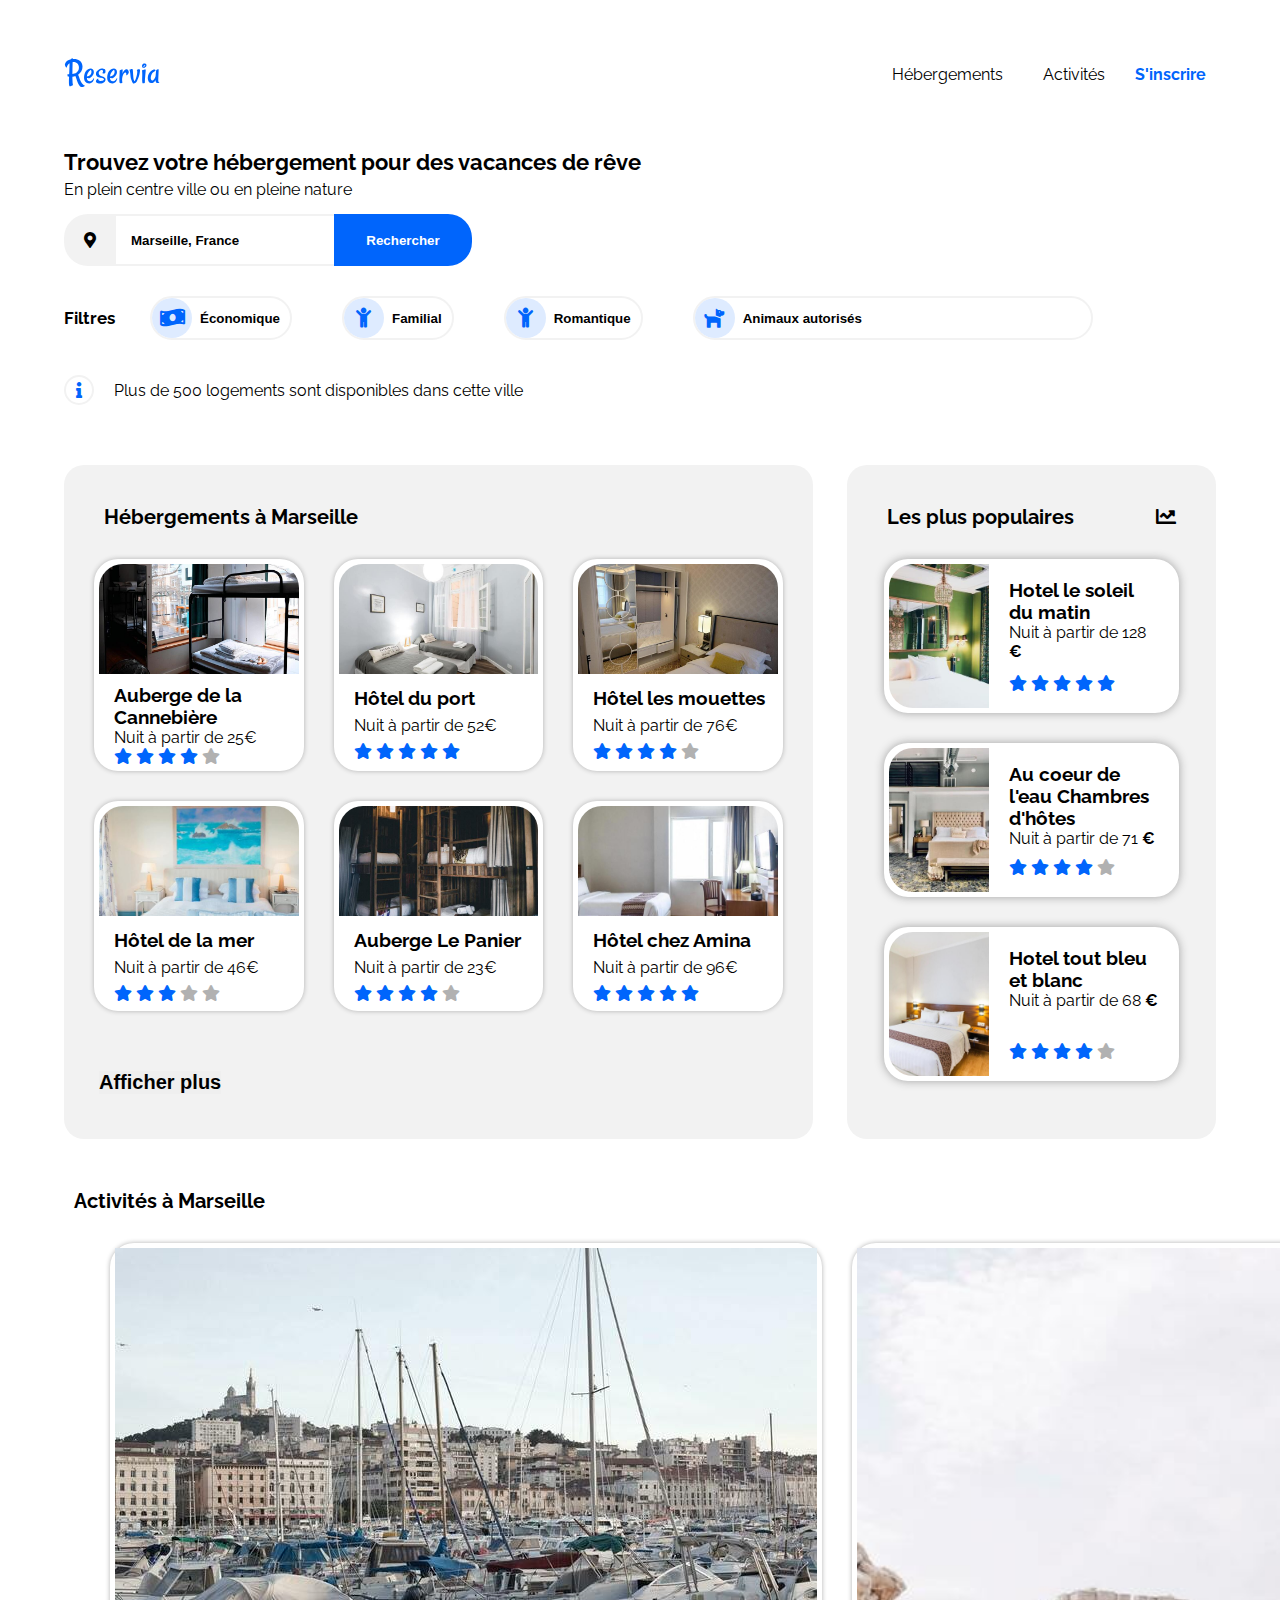
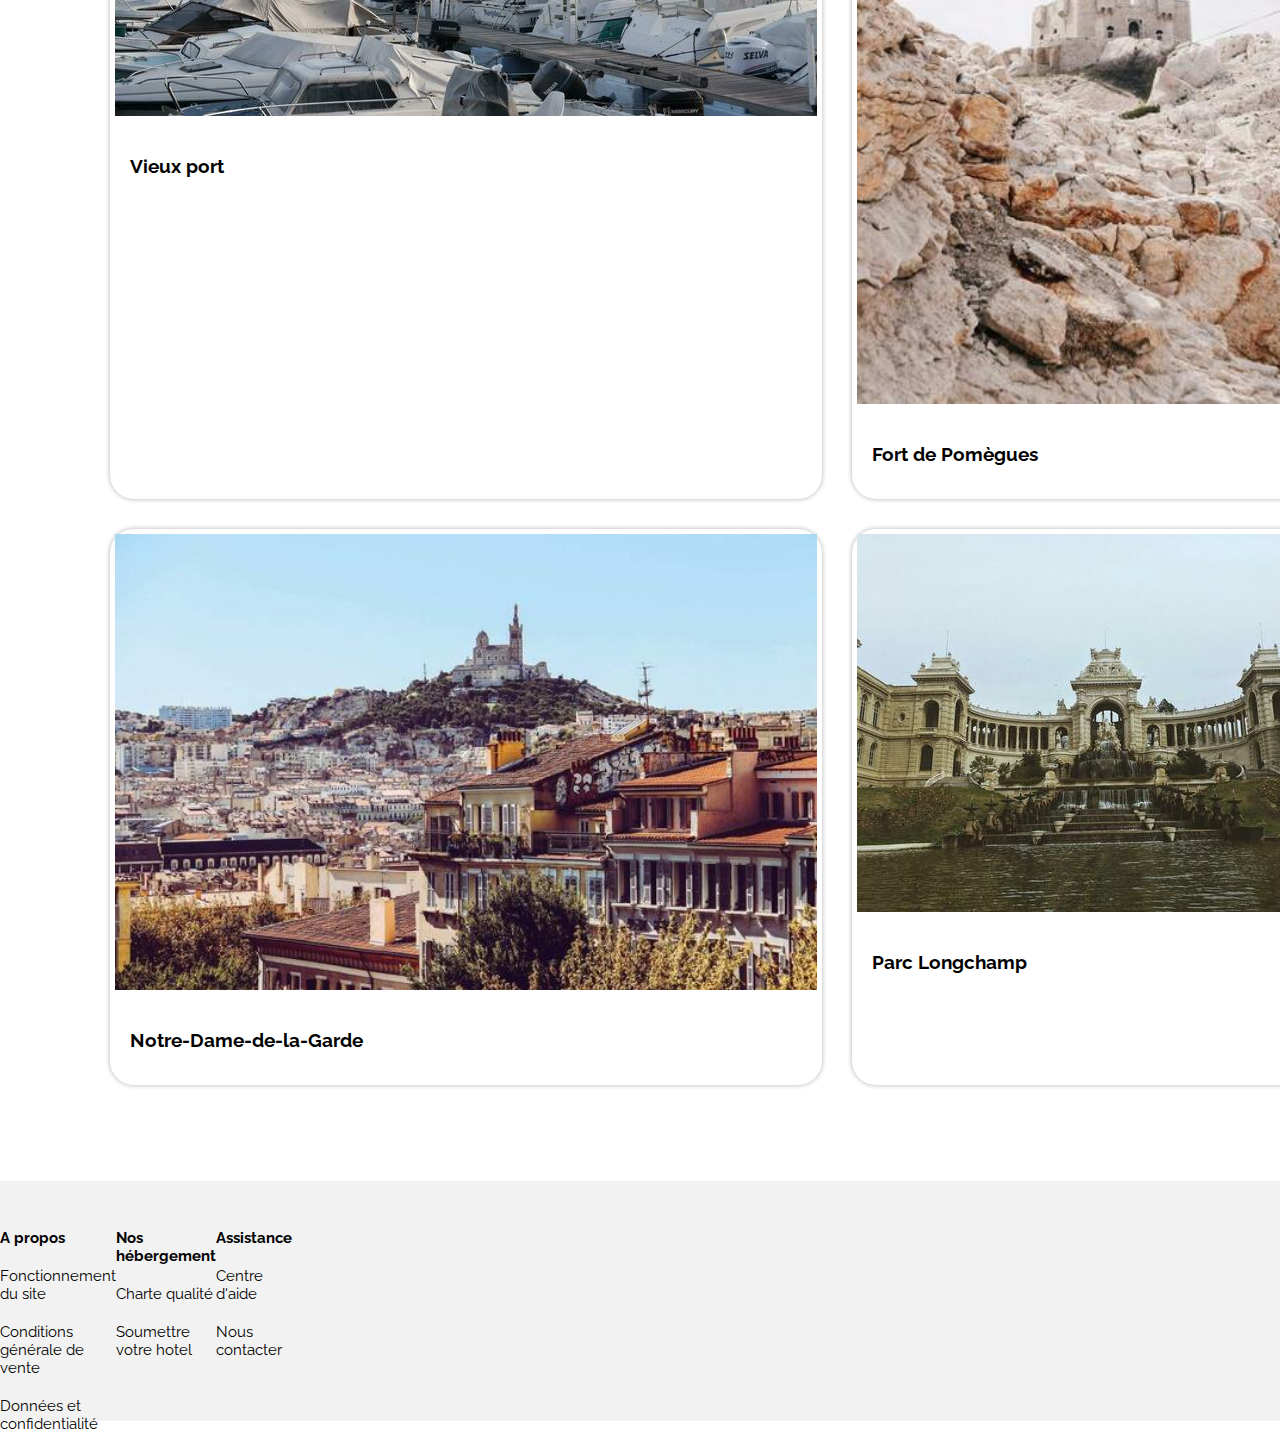
==== commit a77002ef: "Avancement css" ====
--- a/reservia.html
+++ b/reservia.html
@@ -36,19 +36,19 @@
 
                 <div class="filtres">
                     <h2>Filtres</h2>
-                    <button type="button">
+                    <button type="button" class="eco">
                         <i class="fas fa-money-bill-wave"></i>
                         <span>&Eacute;conomique</span>
                     </button>
-                    <button type="button">
+                    <button type="button" class="familial">
                         <i class="fas fa-child"></i>
                         <span>Familial</span>
                     </button>
-                    <button type="button">
+                    <button type="button" class="romantique">
                         <i class="fas fa-child"></i>
                         <span>Romantique</span>
                     </button>
-                    <button type="button">
+                    <button type="button" class="animaux">
                         <i class="fas fa-dog"></i>
                         <span>Animaux autorisés</span>
                     </button>
@@ -225,21 +225,50 @@
             </div>
 
             <div class="activite">
-                <h1>Activités à Marseille</h1>
-                <img src="images/activites/4_small/reno-laithienne-QUgJhdY5Fyk-unsplash.jpg" alt="Vieux port" />
-                <h3>Vieux port</h3>
-                <img src="images/activites/4_small/paul-hermann-QFTrLdQIRhI-unsplash.jpg" alt="Fort de Pomègues" />
-                <h3>Fort de Pomègues</h3>
-                <img src="images/activites/4_small/kevin-hikari-rV_Qd1l-VXg-unsplash.jpg" alt="Iles du Frioul" />
-                <h3>Iles du Frioul</h3>
-                <img src="images/activites/4_small/kilyan-sockalingum-NR8-cBCN3aI-unsplash.jpg"
-                    alt="Parc National des Calanques" />
-                <h3>Parc National des Calanques</h3>
-                <img src="images/activites/4_small/florian-wehde-xW9e8gdotxI-unsplash.jpg"
-                    alt="Notre-Dame-de-la-Garde" />
-                <h3>Notre-Dame-de-la-Garde</h3>
-                <img src="images/activites/4_small/lena-paulin-wH2-EJoDcV0-unsplash.jpg" alt="Parc Longchamp" />
-                <h3>Parc Longchamp</h3>
+                <h2>Activités à Marseille</h2>
+                <div class="activite-cartes">
+                    <a class="activite-cartes-item" href="#">
+                        <img src="images/activites/4_small/reno-laithienne-QUgJhdY5Fyk-unsplash.jpg" alt="Vieux port" />
+                        
+                        <div class="activite-cartes-contenu">
+                            <h3>Vieux port</h3>
+                        </div>
+                    </a>
+                    <a class="activite-cartes-item" href="#">
+                        <img src="images/activites/4_small/paul-hermann-QFTrLdQIRhI-unsplash.jpg"
+                            alt="Fort de Pomègues" />
+                        <div class="activite-cartes-contenu">
+                            <h3>Fort de Pomègues</h3>
+                        </div>
+                    </a>
+                    <a class="activite-cartes-item" href="#">
+                        <img src="images/activites/4_small/kevin-hikari-rV_Qd1l-VXg-unsplash.jpg"
+                            alt="Iles du Frioul" />
+                        <div class="activite-cartes-contenu">
+                            <h3>Iles du Frioul</h3>
+                        </div>
+                    </a>
+                    <a class="activite-cartes-item" href="#">
+                        <img src="images/activites/4_small/kilyan-sockalingum-NR8-cBCN3aI-unsplash.jpg"
+                            alt="Parc National des Calanques" />
+                        <div class="activite-cartes-contenu">
+                            <h3>Parc National des Calanques</h3>
+                        </div>
+                    </a>
+                    <a class="activite-cartes-item" href="#">
+                        <img src="images/activites/4_small/florian-wehde-xW9e8gdotxI-unsplash.jpg"
+                            alt="Notre-Dame-de-la-Garde" />
+                        <div class="activite-cartes-contenu">
+                            <h3>Notre-Dame-de-la-Garde</h3>
+                        </div>
+                    </a>
+                    <a class="activite-cartes-item" href="#">
+                        <img src="images/activites/4_small/lena-paulin-wH2-EJoDcV0-unsplash.jpg" alt="Parc Longchamp" />
+                        <div class="activite-cartes-contenu">
+                            <h3>Parc Longchamp</h3>
+                        </div>
+                    </a>
+                </div>
             </div>
         </main>
     </div>
--- a/reservia.css
+++ b/reservia.css
@@ -75,14 +75,14 @@
 
 .recherche p {
   font-size: 16px;
-  padding-bottom: 50px;
+  padding-bottom: 15px;
 }
 
 .recherche-form {
   display: flex;
   flex-direction: row;
   flex-wrap: nowrap;
-  padding-bottom: 50px;
+  padding-bottom: 30px;
 }
 
 .recherche-form i {
@@ -116,16 +116,20 @@
 
 /*filtres*/
 
+.animaux{
+  width: 400px;
+}
+
 .filtres {
   display: flex;
   flex-direction: row;
   align-items: center;
-  padding-bottom: 50px;
+  padding-bottom: 35px;
 }
 
 .filtres h2 {
   font-size: 17px;
-  padding-right: 16px;
+  padding-right: 35px;
 }
 
 .filtres button {
@@ -194,6 +198,7 @@
   background-color: #f2f2f2;
   margin-top: 6rem;
   height: 15rem;
+  padding-right: 1100px;
 }
 
 .footer-item h3 {
@@ -215,7 +220,7 @@
   justify-content: space-between;
 }
 
-/*repartition des conteneur*/
+/*repartition des conteneurs*/
 
 .hebergement-a-marseille {
   flex-basis: 65%;
@@ -335,6 +340,45 @@
 
 }
 
+/* activités à marseille */
+
+.activite h2{
+  font-size: 20px;
+  padding: 50px 0px 30px 10px;
+}
+
+.activite-cartes{
+  display: grid;
+  /* fixer 3 colonnes */
+  grid-template-columns: repeat(4, 1fr);
+  grid-template-rows: auto;
+  grid-gap: 30px;
+  width: 92%;
+  margin: 0 auto;
+}
+.activite-cartes-item{
+  display: flex;
+  flex-direction: column;
+  min-height: 100%;
+  background-color: white;
+  box-shadow: 0px 0px 5px #b1b1b1;
+  border-radius: 1.5rem;
+  padding: 5px;
+}
+
+.activite-cartes-item img{
+  
+}
+
+.activite-cartes-contenu{
+  display: flex;
+  flex-direction: column;
+  justify-content: space-around;
+  min-height: 90px;
+  padding: 10px 0 0 15px;
+}
+
+
 /* Stars */
 
 .fa-star {
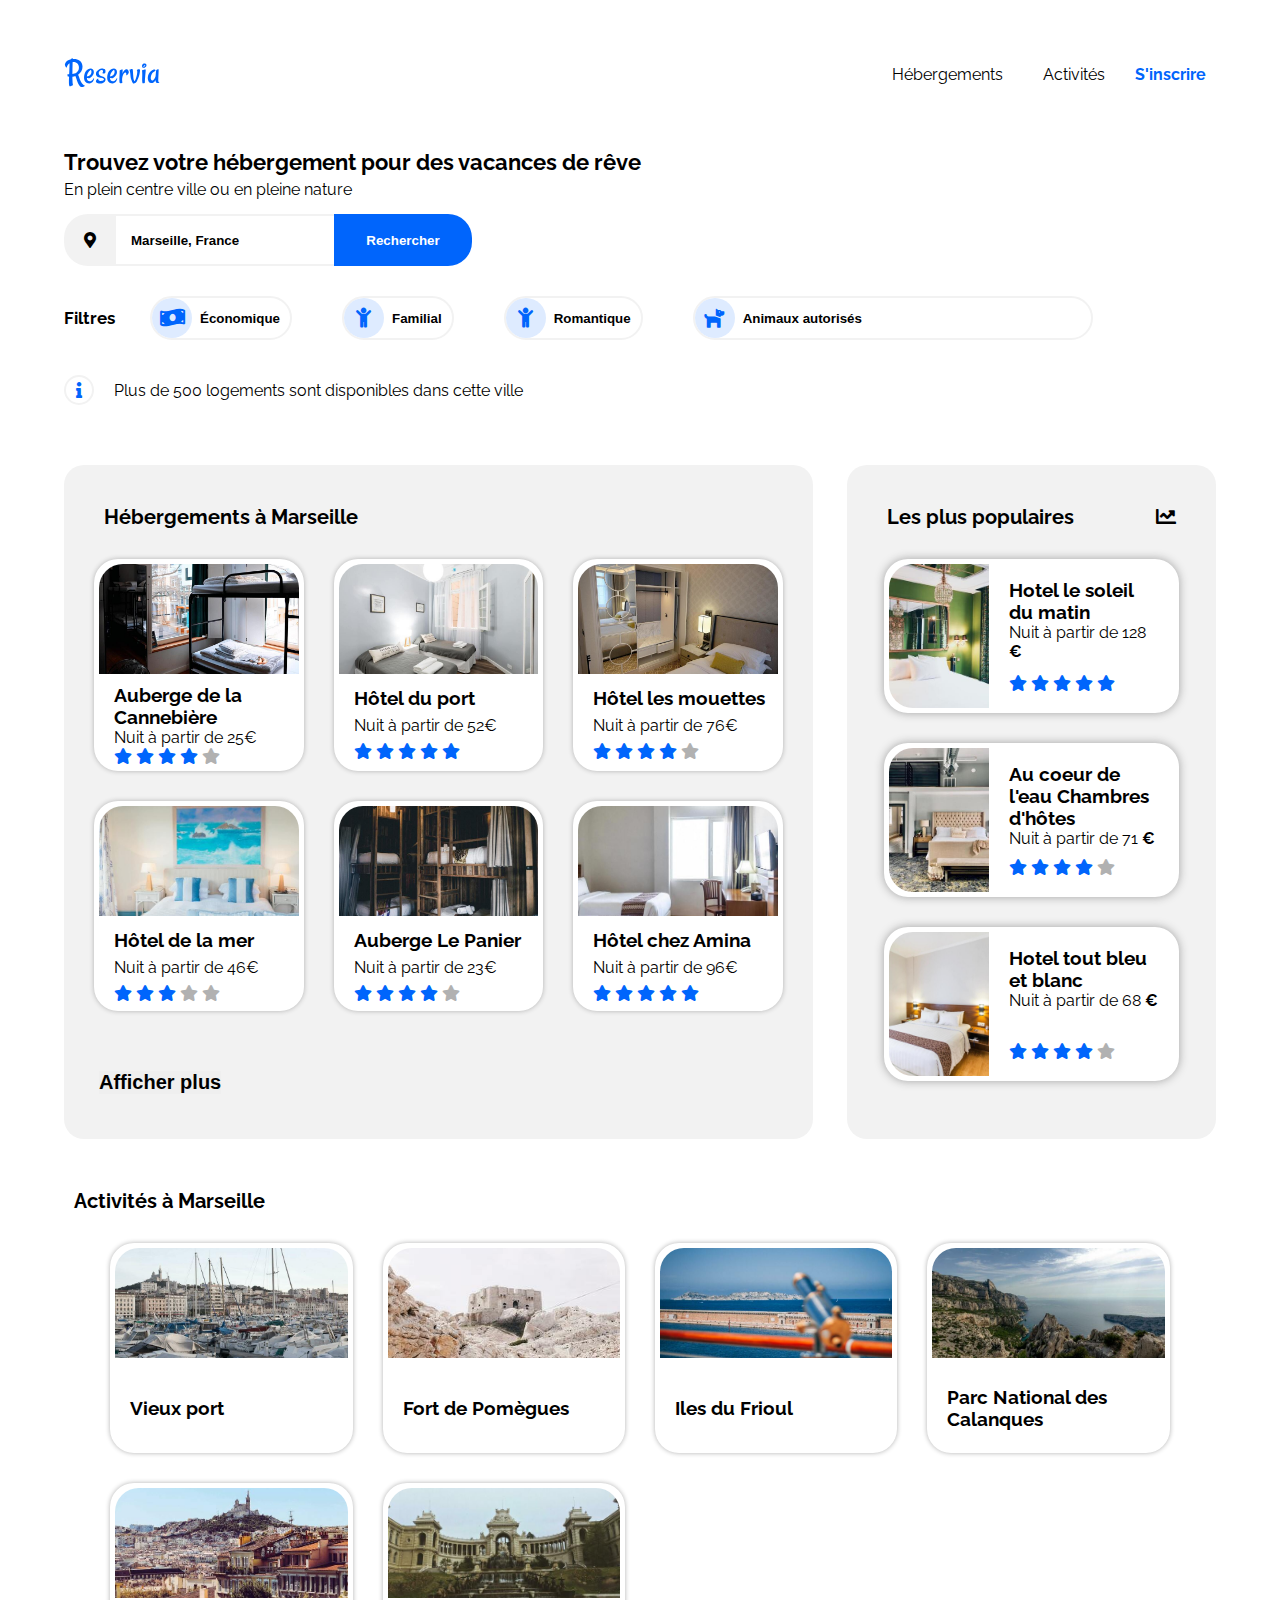
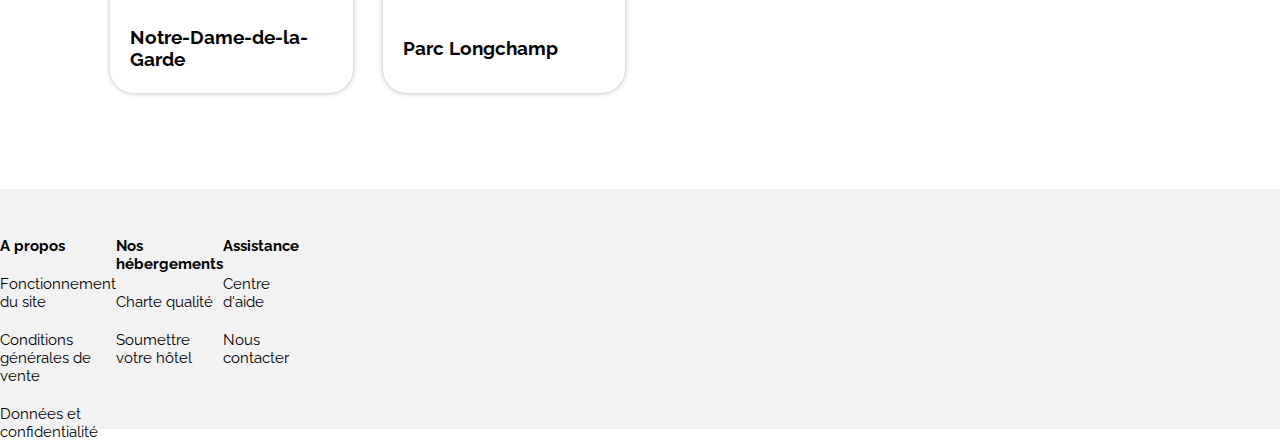
==== commit 13878af3: "Avancement css" ====
--- a/reservia.html
+++ b/reservia.html
@@ -229,7 +229,7 @@
                 <div class="activite-cartes">
                     <a class="activite-cartes-item" href="#">
                         <img src="images/activites/4_small/reno-laithienne-QUgJhdY5Fyk-unsplash.jpg" alt="Vieux port" />
-                        
+
                         <div class="activite-cartes-contenu">
                             <h3>Vieux port</h3>
                         </div>
@@ -278,16 +278,16 @@
             <h3>A propos</h3>
             <ul>
                 <li><a href="#">Fonctionnement du site</a></li>
-                <li><a href="#">Conditions générale de vente</a></li>
+                <li><a href="#">Conditions générales de vente</a></li>
                 <li><a href="#">Données et confidentialité</a></li>
             </ul>
         </div>
 
         <div class="footer-item">
-            <h3>Nos hébergement</h3>
+            <h3>Nos hébergements</h3>
             <ul>
                 <li><a href="#">Charte qualité</a></li>
-                <li><a href="#">Soumettre votre hotel</a></li>
+                <li><a href="#">Soumettre votre hôtel</a></li>
             </ul>
         </div>
 
--- a/reservia.css
+++ b/reservia.css
@@ -367,7 +367,9 @@
 }
 
 .activite-cartes-item img{
-  
+  height: 110px;
+  object-fit: cover;
+  border-radius: 1.5rem 1.5rem 0 0; 
 }
 
 .activite-cartes-contenu{
